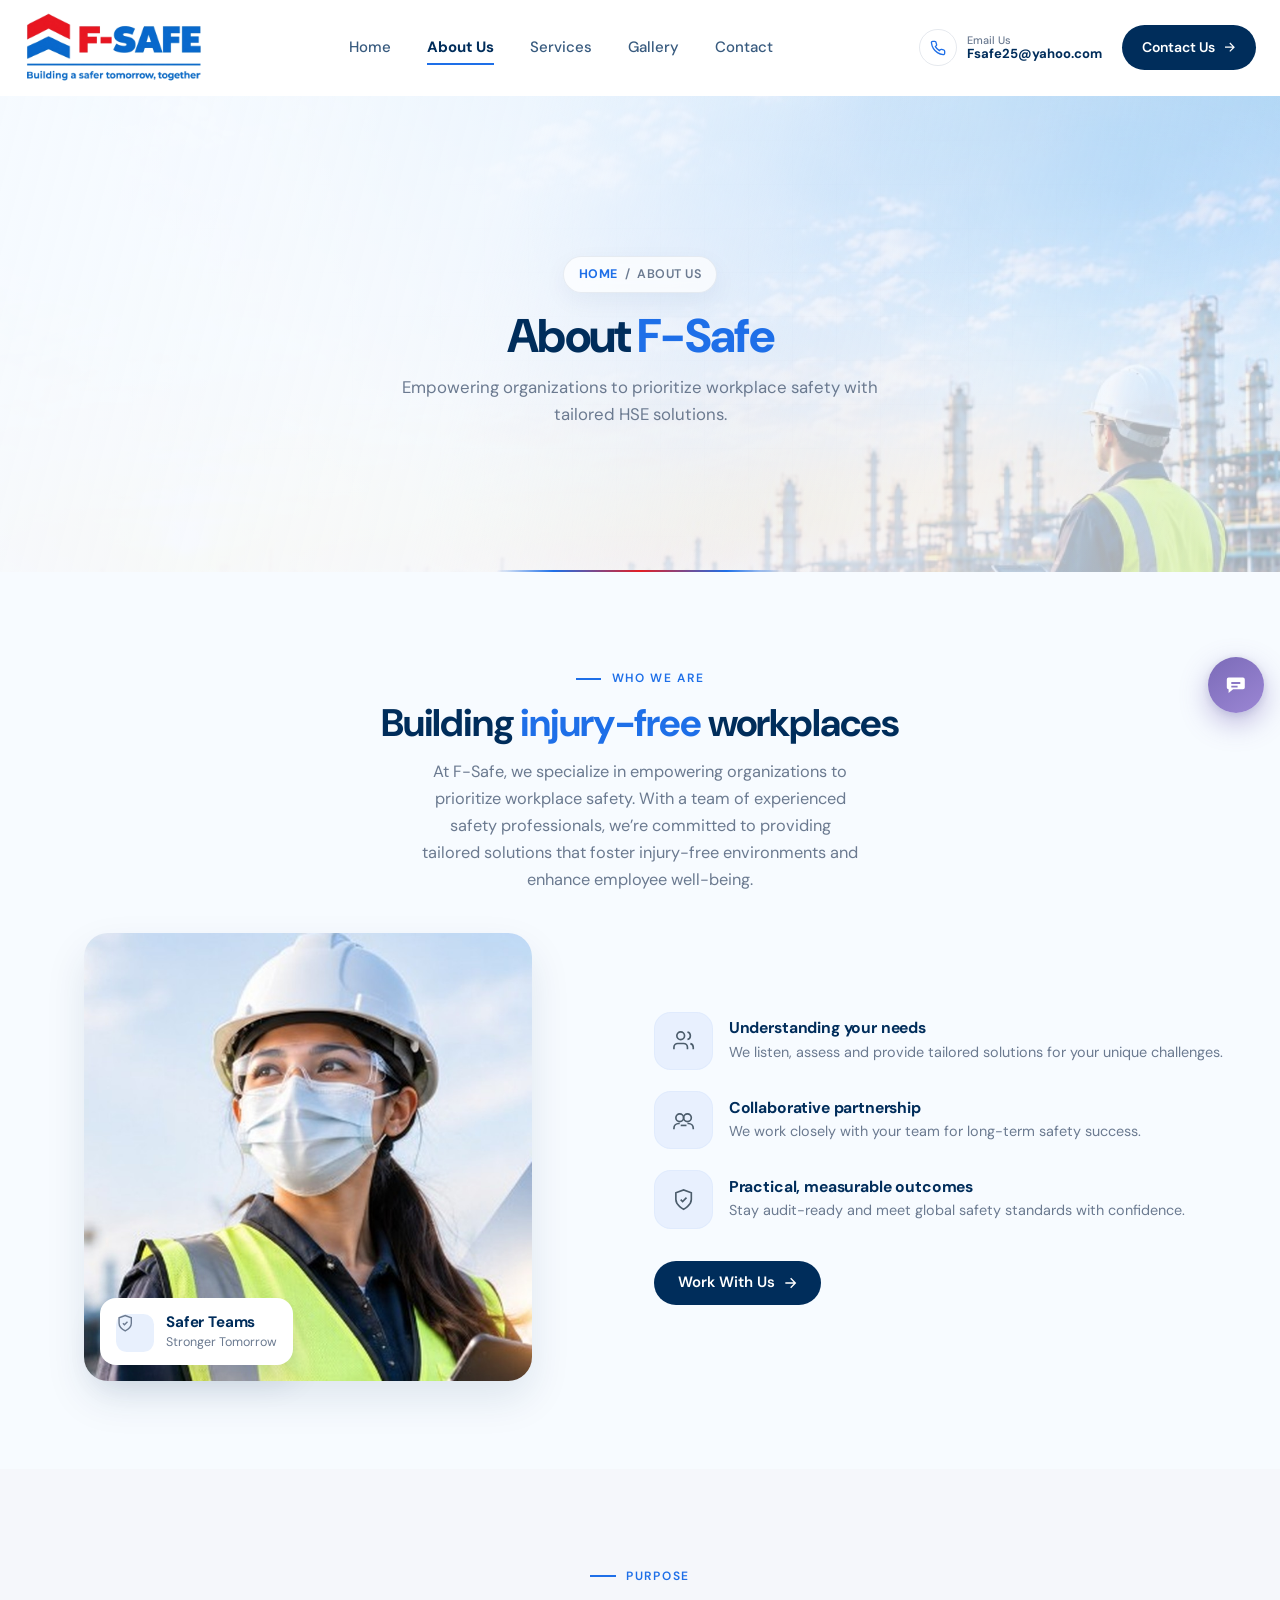
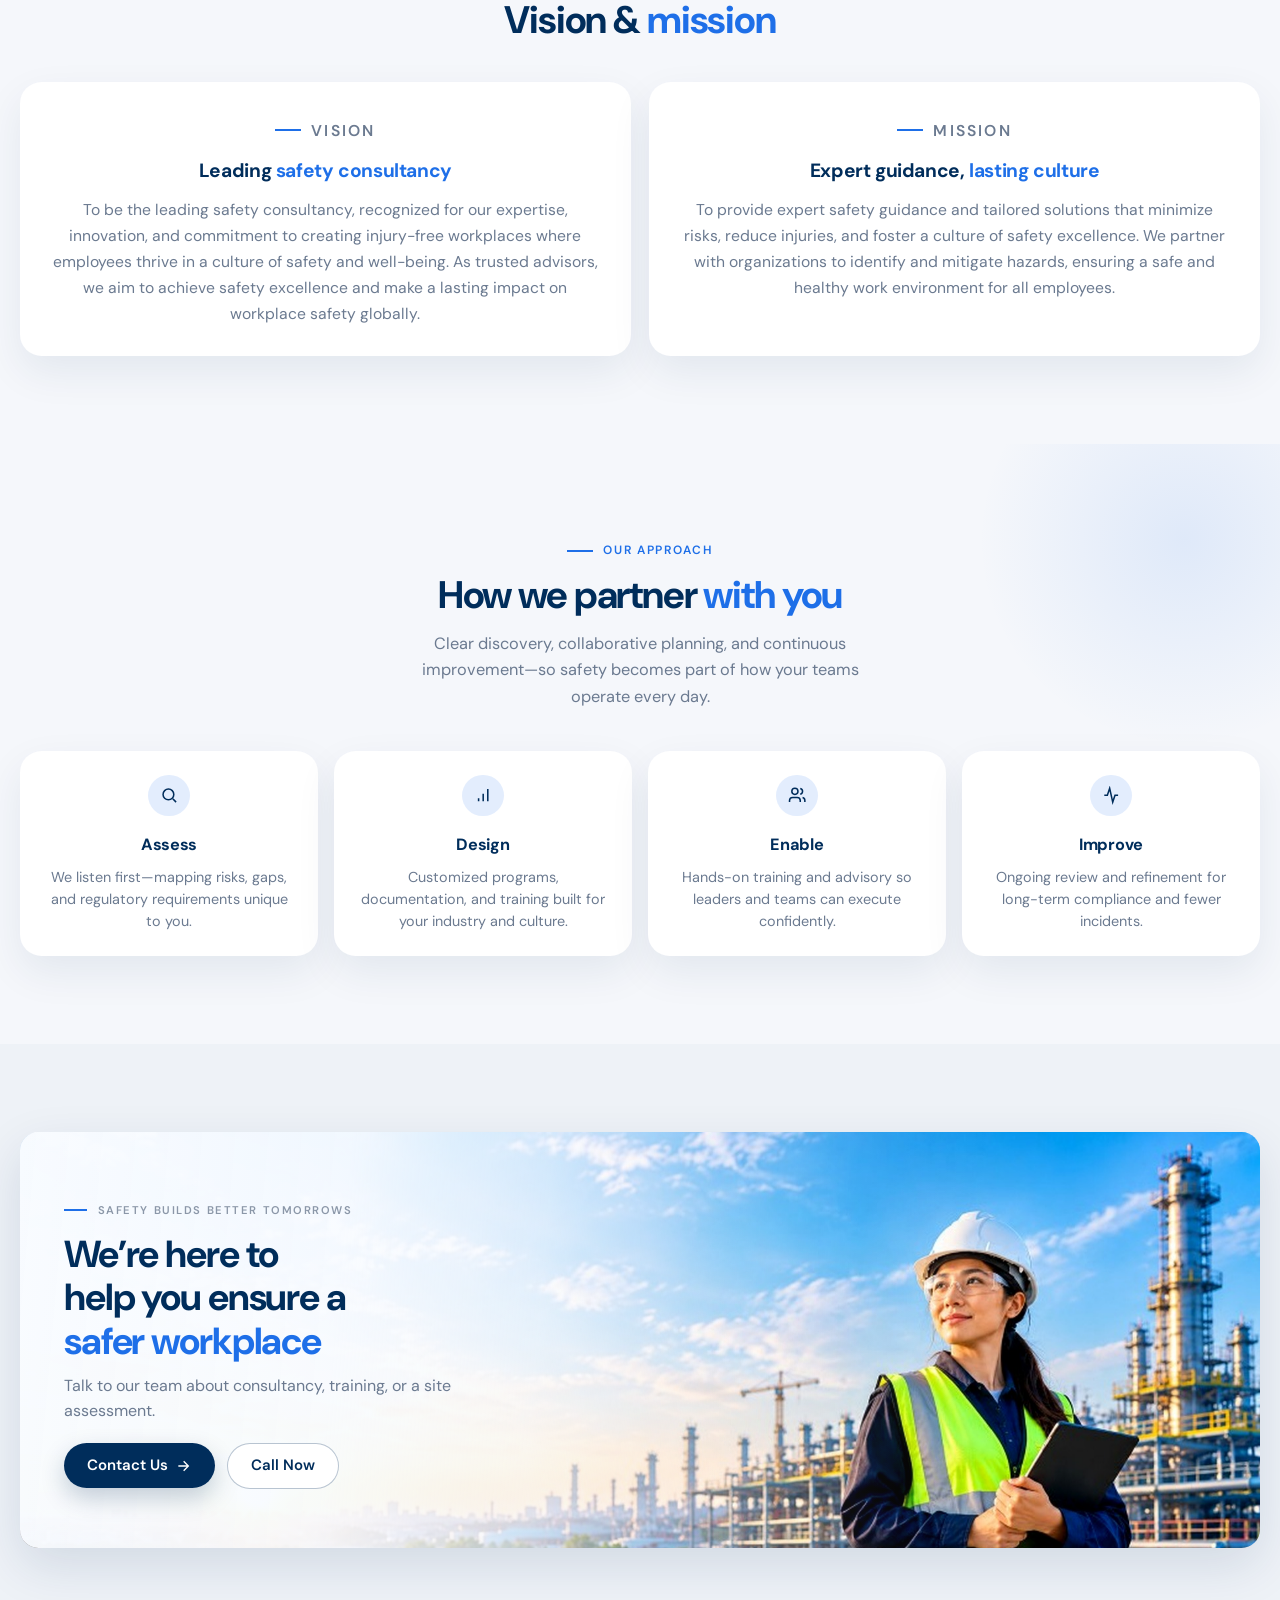
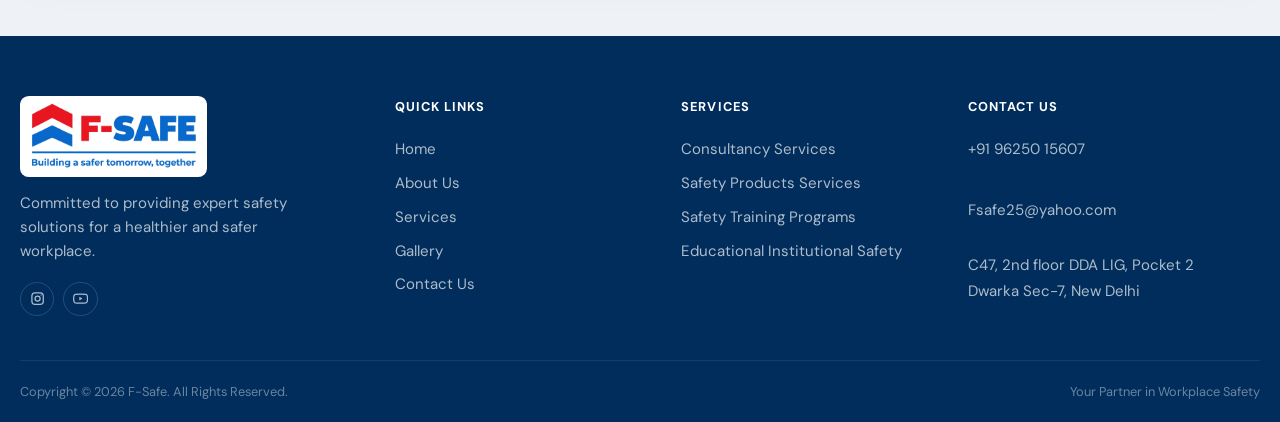
==== about.html @ 16d13ef3 "Update stylesheet version to v32 across all HTML files; enhance footer content for clarity, add a fl" ====
<!DOCTYPE html>
<html lang="en">
  <head>
    <meta charset="UTF-8" />
    <meta name="viewport" content="width=device-width, initial-scale=1.0" />
    <title>About Us | F-Safe</title>
    <meta
      name="description"
      content="Learn about F-Safe—an independent HSE consultancy committed to injury-free workplaces and safety excellence."
    />
    <link rel="preconnect" href="https://fonts.googleapis.com" />
    <link rel="preconnect" href="https://fonts.gstatic.com" crossorigin />
    <link
      href="https://fonts.googleapis.com/css2?family=Caveat:wght@600;700&family=DM+Sans:ital,opsz,wght@0,9..40,400;0,9..40,500;0,9..40,600;0,9..40,700;1,9..40,400&display=swap"
      rel="stylesheet"
    />
    <link rel="stylesheet" href="css/styles.css?v=32" />
  </head>
  <body class="is-loading">
    <div class="preloader" aria-hidden="true">
      <div class="preloader__core">
        <span class="preloader__mark" aria-hidden="true">
          <img src="assets/logo.png?v=9" alt="" width="944" height="380" />
        </span>
        <div class="preloader__bar" aria-hidden="true"><span></span></div>
      </div>
    </div>

    <header class="site-header">
      <div class="container header-bar">
        <a class="logo" href="index.html" aria-label="F-Safe home">
            <img src="assets/logo.png?v=9" alt="F-SAFE" width="944" height="380" />
          </a>
        <button class="nav-toggle" type="button" aria-label="Open menu" aria-expanded="false">
          <span></span>
        </button>
        <nav class="nav" aria-label="Primary">
          <div class="nav__links">
            <a href="index.html">Home</a>
            <a class="is-active" href="about.html">About Us</a>
            <a href="services.html">Services</a>
            <a href="gallery.html">Gallery</a>
            <a href="contact.html">Contact</a>
          </div>
          <div class="nav__aside">
            <a class="nav-email" href="mailto:Fsafe25@yahoo.com">
              <span class="nav-email__icon" aria-hidden="true">
                <svg viewBox="0 0 24 24" fill="none" stroke="currentColor" stroke-width="2">
                  <path
                    d="M22 16.92v3a2 2 0 0 1-2.18 2 19.79 19.79 0 0 1-8.63-3.07 19.5 19.5 0 0 1-6-6A19.79 19.79 0 0 1 2.12 4.18 2 2 0 0 1 4.11 2h3a2 2 0 0 1 2 1.72c.13.96.37 1.9.72 2.81a2 2 0 0 1-.45 2.11L8.09 9.91a16 16 0 0 0 6 6l1.27-1.27a2 2 0 0 1 2.11-.45c.91.35 1.85.59 2.81.72A2 2 0 0 1 22 16.92z"
                  />
                </svg>
              </span>
              <span>
                <small>Email Us</small>
                <strong>Fsafe25@yahoo.com</strong>
              </span>
            </a>
            <a class="nav-cta" href="contact.html">
              Contact Us
              <svg viewBox="0 0 24 24" fill="none" stroke="currentColor" stroke-width="2">
                <path d="M5 12h14M13 5l7 7-7 7" />
              </svg>
            </a>
          </div>
        </nav>
      </div>
    </header>

    <main>
      <section class="page-hero">
        <div class="page-hero__media" aria-hidden="true">
          <img
            src="assets/hero-bg.jpg"
            alt=""
            width="1800"
            height="1000"
          />
        </div>
        <div class="page-hero__shade"></div>
        <div class="container page-hero__content">
          <div class="breadcrumb">
            <a href="index.html">Home</a>
            <span>/</span>
            <span>About Us</span>
          </div>
          <h1 class="reveal">About <span>F-Safe</span></h1>
          <p class="reveal reveal-delay-1">
            Empowering organizations to prioritize workplace safety with tailored HSE solutions.
          </p>
        </div>
      </section>

      <section class="about-strip">
        <div class="container">
          <div class="section-head reveal">
            <p class="section-label">Who We Are</p>
            <h2 class="section-title">Building <span>injury-free</span> workplaces</h2>
            <p class="section-lead">
              At F-Safe, we specialize in empowering organizations to prioritize workplace safety.
              With a team of experienced safety professionals, we’re committed to providing tailored
              solutions that foster injury-free environments and enhance employee well-being.
            </p>
          </div>
          <div class="about-grid">
            <div class="about-visual reveal">
              <img
                class="about-visual__main"
                src="assets/about-main.jpg"
                alt="Safety professional in protective gear"
                width="777"
                height="1024"
              />
              <div class="about-chip">
                <span class="about-chip__icon" aria-hidden="true">
                  <svg viewBox="0 0 24 24" fill="none" stroke="currentColor" stroke-width="1.8">
                    <path d="M12 22s8-4 8-10V5l-8-3-8 3v7c0 6 8 10 8 10z" />
                    <path d="m9 12 2 2 4-4" />
                  </svg>
                </span>
                <div>
                  <strong>Safer Teams</strong>
                  <span>Stronger Tomorrow</span>
                </div>
              </div>
            </div>
            <div class="about-copy reveal reveal-delay-1">
              <ul class="approach-list">
                <li>
                  <span class="approach-list__icon" aria-hidden="true">
                    <svg viewBox="0 0 24 24" fill="none" stroke="currentColor" stroke-width="1.8">
                      <path d="M16 21v-2a4 4 0 0 0-4-4H6a4 4 0 0 0-4 4v2" />
                      <circle cx="9" cy="7" r="4" />
                      <path d="M22 21v-2a4 4 0 0 0-3-3.87M16 3.13a4 4 0 0 1 0 7.75" />
                    </svg>
                  </span>
                  <div>
                    <strong>Understanding your needs</strong>
                    <span>We listen, assess and provide tailored solutions for your unique challenges.</span>
                  </div>
                </li>
                <li>
                  <span class="approach-list__icon" aria-hidden="true">
                    <svg viewBox="0 0 24 24" fill="none" stroke="currentColor" stroke-width="1.8">
                      <path d="M8 13a4 4 0 1 1 0-8 4 4 0 0 1 0 8z" />
                      <path d="M16 13a4 4 0 1 0 0-8 4 4 0 0 0 0 8z" />
                      <path d="M2 21v-1a5 5 0 0 1 5-5h1" />
                      <path d="M22 21v-1a5 5 0 0 0-5-5h-1" />
                      <path d="M9 17h6" />
                    </svg>
                  </span>
                  <div>
                    <strong>Collaborative partnership</strong>
                    <span>We work closely with your team for long-term safety success.</span>
                  </div>
                </li>
                <li>
                  <span class="approach-list__icon" aria-hidden="true">
                    <svg viewBox="0 0 24 24" fill="none" stroke="currentColor" stroke-width="1.8">
                      <path d="M12 22s8-4 8-10V5l-8-3-8 3v7c0 6 8 10 8 10z" />
                      <path d="m9 12 2 2 4-4" />
                    </svg>
                  </span>
                  <div>
                    <strong>Practical, measurable outcomes</strong>
                    <span>Stay audit-ready and meet global safety standards with confidence.</span>
                  </div>
                </li>
              </ul>
              <a class="btn btn--dark" href="contact.html">
                Work With Us
                <svg viewBox="0 0 24 24" fill="none" stroke="currentColor" stroke-width="2">
                  <path d="M5 12h14M13 5l7 7-7 7" />
                </svg>
              </a>
            </div>
          </div>
        </div>
      </section>

      <section style="background: var(--stone)">
        <div class="container">
          <div class="section-head section-head--center reveal">
            <p class="section-label">Purpose</p>
            <h2 class="section-title">Vision & <span>mission</span></h2>
          </div>
          <div class="vm-grid">
            <article class="vm-card reveal">
              <p class="section-label">Vision</p>
              <h3>Leading <span>safety consultancy</span></h3>
              <p>
                To be the leading safety consultancy, recognized for our expertise, innovation, and
                commitment to creating injury-free workplaces where employees thrive in a culture of
                safety and well-being. As trusted advisors, we aim to achieve safety excellence and
                make a lasting impact on workplace safety globally.
              </p>
            </article>
            <article class="vm-card reveal reveal-delay-1">
              <p class="section-label">Mission</p>
              <h3>Expert guidance, <span>lasting culture</span></h3>
              <p>
                To provide expert safety guidance and tailored solutions that minimize risks, reduce
                injuries, and foster a culture of safety excellence. We partner with organizations to
                identify and mitigate hazards, ensuring a safe and healthy work environment for all
                employees.
              </p>
            </article>
          </div>
        </div>
      </section>

      <section class="why">
        <div class="container">
          <div class="section-head section-head--center reveal">
            <p class="section-label">Our Approach</p>
            <h2 class="section-title">How we partner <span>with you</span></h2>
            <p class="section-lead">
              Clear discovery, collaborative planning, and continuous improvement—so safety becomes
              part of how your teams operate every day.
            </p>
          </div>
          <div class="why-grid">
            <article class="why-item reveal">
              <div class="why-item__icon">
                <svg viewBox="0 0 24 24" fill="none" stroke="currentColor" stroke-width="2">
                  <circle cx="11" cy="11" r="7" />
                  <path d="m21 21-4.3-4.3" />
                </svg>
              </div>
              <h3>Assess</h3>
              <p>We listen first—mapping risks, gaps, and regulatory requirements unique to you.</p>
            </article>
            <article class="why-item reveal reveal-delay-1">
              <div class="why-item__icon">
                <svg viewBox="0 0 24 24" fill="none" stroke="currentColor" stroke-width="2">
                  <path d="M12 20V10M18 20V4M6 20v-4" />
                </svg>
              </div>
              <h3>Design</h3>
              <p>Customized programs, documentation, and training built for your industry and culture.</p>
            </article>
            <article class="why-item reveal reveal-delay-2">
              <div class="why-item__icon">
                <svg viewBox="0 0 24 24" fill="none" stroke="currentColor" stroke-width="2">
                  <path d="M16 21v-2a4 4 0 0 0-4-4H6a4 4 0 0 0-4 4v2" />
                  <circle cx="9" cy="7" r="4" />
                  <path d="M22 21v-2a4 4 0 0 0-3-3.87M16 3.13a4 4 0 0 1 0 7.75" />
                </svg>
              </div>
              <h3>Enable</h3>
              <p>Hands-on training and advisory so leaders and teams can execute confidently.</p>
            </article>
            <article class="why-item reveal reveal-delay-3">
              <div class="why-item__icon">
                <svg viewBox="0 0 24 24" fill="none" stroke="currentColor" stroke-width="2">
                  <path d="M3 12h4l3-9 4 18 3-9h4" />
                </svg>
              </div>
              <h3>Improve</h3>
              <p>Ongoing review and refinement for long-term compliance and fewer incidents.</p>
            </article>
          </div>
        </div>
      </section>

      <section class="cta-band">
        <div class="container">
          <div class="cta-band__inner reveal">
            <div class="cta-band__media" aria-hidden="true">
              <img src="assets/cta-band.jpg?v=4" alt="" width="1920" height="720" />
            </div>
            <div class="cta-band__content">
              <div class="cta-band__copy">
                <p class="cta-band__eyebrow"><span></span> Safety builds better tomorrows</p>
                <h2>We’re here to help you ensure a <span>safer workplace</span></h2>
                <p class="cta-band__lead">Talk to our team about consultancy, training, or a site assessment.</p>
              </div>
              <div class="cta-band__actions btn-row">
                <a class="btn btn--cta-primary" href="contact.html">
                  Contact Us
                  <svg viewBox="0 0 24 24" fill="none" stroke="currentColor" stroke-width="2">
                    <path d="M5 12h14M13 5l7 7-7 7" />
                  </svg>
                </a>
                <a class="btn btn--cta-outline" href="tel:+919625015607">Call Now</a>
              </div>
            </div>
          </div>
        </div>
      </section>
    </main>

    <footer class="site-footer">
      <div class="container footer-grid">
        <div class="footer-brand">
          <a class="logo" href="index.html" aria-label="F-Safe home">
            <img src="assets/logo.png?v=9" alt="F-SAFE" width="944" height="380" />
          </a>
          <p>Committed to providing expert safety solutions for a healthier and safer workplace.</p>
          <div class="socials">
            <a href="https://www.instagram.com/" target="_blank" rel="noopener" aria-label="Instagram">
              <svg viewBox="0 0 24 24" fill="none" stroke="currentColor" stroke-width="2">
                <rect x="3" y="3" width="18" height="18" rx="5" />
                <circle cx="12" cy="12" r="4" />
                <circle cx="17.5" cy="6.5" r="1" fill="currentColor" stroke="none" />
              </svg>
            </a>
            <a href="https://www.youtube.com/" target="_blank" rel="noopener" aria-label="YouTube">
              <svg viewBox="0 0 24 24" fill="none" stroke="currentColor" stroke-width="2">
                <path
                  d="M22.5 7.5a3 3 0 0 0-2.1-2.1C18.7 5 12 5 12 5s-6.7 0-8.4.4A3 3 0 0 0 1.5 7.5 31 31 0 0 0 1 12a31 31 0 0 0 .5 4.5 3 3 0 0 0 2.1 2.1C5.3 19 12 19 12 19s6.7 0 8.4-.4a3 3 0 0 0 2.1-2.1A31 31 0 0 0 23 12a31 31 0 0 0-.5-4.5z"
                />
                <path d="m10 15 5-3-5-3v6z" fill="currentColor" stroke="none" />
              </svg>
            </a>
          </div>
        </div>
        <div class="footer-col">
          <h4>Quick Links</h4>
          <a href="index.html">Home</a>
          <a href="about.html">About Us</a>
          <a href="services.html">Services</a>
          <a href="gallery.html">Gallery</a>
          <a href="contact.html">Contact Us</a>
        </div>
        <div class="footer-col">
          <h4>Services</h4>
          <a href="services.html#consultancy">Consultancy Services</a>
          <a href="services.html#products">Safety Products Services</a>
          <a href="services.html#training">Safety Training Programs</a>
          <a href="services.html#education">Educational Institutional Safety</a>
        </div>
        <div class="footer-col">
          <h4>Contact Us</h4>
          <address>
            <a href="tel:+919625015607">+91 96250 15607</a><br />
            <a href="mailto:Fsafe25@yahoo.com">Fsafe25@yahoo.com</a><br />
            C47, 2nd floor DDA LIG, Pocket 2<br />
            Dwarka Sec-7, New Delhi
          </address>
        </div>
      </div>
      <div class="container footer-bottom">
        <span>Copyright © 2026 F-Safe. All Rights Reserved.</span>
        <span>Your Partner in Workplace Safety</span>
      </div>
    </footer>

    <div class="fab" data-fab>
      <div class="fab__menu">
        <a
          class="fab__link fab__link--wa"
          href="https://wa.me/919625015607"
          target="_blank"
          rel="noopener noreferrer"
          aria-label="Chat on WhatsApp"
        >
          <svg viewBox="0 0 24 24" fill="currentColor" aria-hidden="true">
            <path
              d="M20.5 3.5A11 11 0 0 0 3.3 17.7L2 22l4.4-1.2A11 11 0 1 0 20.5 3.5zm-8.5 17a9.1 9.1 0 0 1-4.6-1.3l-.3-.2-2.7.7.7-2.6-.2-.3a9.1 9.1 0 1 1 7.1 3.7zm5-6.8c-.3-.1-1.6-.8-1.9-.9s-.4-.1-.6.1-.7.9-.8 1-.3.2-.6.1a7.4 7.4 0 0 1-2.2-1.4 8.2 8.2 0 0 1-1.5-1.9c-.2-.3 0-.4.1-.6l.4-.5.3-.4c.1-.1.1-.3 0-.5l-.9-2.1c-.2-.6-.5-.5-.6-.5h-.5c-.2 0-.5.1-.7.3a2.4 2.4 0 0 0-.8 1.8 4.2 4.2 0 0 0 .9 2.2 9.6 9.6 0 0 0 3.7 3.5 12.6 12.6 0 0 0 1.4.5 3.3 3.3 0 0 0 1.5.1 2.5 2.5 0 0 0 1.7-1.1 2 2 0 0 0 .1-1.1c-.1-.1-.3-.2-.5-.3z"
            />
          </svg>
        </a>
        <a
          class="fab__link fab__link--fb"
          href="https://www.facebook.com/"
          target="_blank"
          rel="noopener noreferrer"
          aria-label="Facebook"
        >
          <svg viewBox="0 0 24 24" fill="currentColor" aria-hidden="true">
            <path
              d="M14 9h3V6h-3c-2.2 0-4 1.8-4 4v2H7v3h3v7h3v-7h3l1-3h-4V10c0-.6.4-1 1-1z"
            />
          </svg>
        </a>
        <a
          class="fab__link fab__link--ig"
          href="https://www.instagram.com/"
          target="_blank"
          rel="noopener noreferrer"
          aria-label="Instagram"
        >
          <svg viewBox="0 0 24 24" fill="none" stroke="currentColor" stroke-width="2" aria-hidden="true">
            <rect x="3" y="3" width="18" height="18" rx="5" />
            <circle cx="12" cy="12" r="4" />
            <circle cx="17.5" cy="6.5" r="1" fill="currentColor" stroke="none" />
          </svg>
        </a>
      </div>
      <button class="fab__toggle" type="button" aria-expanded="false" aria-label="Open contact options">
        <svg class="fab__icon-chat" viewBox="0 0 24 24" fill="currentColor" aria-hidden="true">
          <path
            d="M4 4h16a2 2 0 0 1 2 2v9a2 2 0 0 1-2 2H9l-5 4v-4H4a2 2 0 0 1-2-2V6a2 2 0 0 1 2-2zm3 5v2h10V9H7zm0 4v2h7v-2H7z"
          />
        </svg>
        <svg class="fab__icon-close" viewBox="0 0 24 24" fill="none" stroke="currentColor" stroke-width="2.4" aria-hidden="true">
          <path d="M6 6l12 12M18 6 6 18" />
        </svg>
      </button>
    </div>

    <script src="js/main.js?v=5"></script>
  </body>
</html>
---- css/styles.css ----
/* F-Safe — premium corporate redesign */
:root {
  --ink: #002d5b;
  --ink-soft: #0a3a6e;
  --navy: #002d5b;
  --blue: #1e6fe8;
  --blue-bright: #2f7cf0;
  --red: #e31e24;
  --stone: #f5f7fb;
  --paper: #ffffff;
  --muted: #6b7a90;
  --line: rgba(0, 45, 91, 0.1);
  --accent: #1e6fe8;
  --accent-deep: #1557c0;
  --accent-soft: rgba(30, 111, 232, 0.12);
  --font: "DM Sans", system-ui, -apple-system, sans-serif;
  --font-script: "Caveat", cursive;
  --ease: cubic-bezier(0.22, 1, 0.36, 1);
  --ease-out: cubic-bezier(0.16, 1, 0.3, 1);
  --nav-h: 6rem;
  --max: 78rem;
  --gutter: clamp(0.85rem, 2vw, 1.25rem);
  --radius: 0.75rem;
  --radius-lg: 1.35rem;
  --shadow: 0 16px 40px rgba(0, 45, 91, 0.08);
  --shadow-strong: 0 18px 44px rgba(0, 45, 91, 0.12);
  --section-y: clamp(3.75rem, 7vw, 5.5rem);
}

*,
*::before,
*::after {
  box-sizing: border-box;
  margin: 0;
  padding: 0;
}

html {
  scroll-behavior: smooth;
  scroll-padding-top: calc(var(--nav-h) + 0.75rem);
}

body {
  font-family: var(--font);
  font-size: 1.0625rem;
  line-height: 1.65;
  color: var(--ink);
  background: var(--paper);
  -webkit-font-smoothing: antialiased;
  text-rendering: optimizeLegibility;
  overflow-x: hidden;
}

body.is-loading {
  overflow: hidden;
}

img {
  max-width: 100%;
  height: auto;
  display: block;
}

a {
  color: inherit;
  text-decoration: none;
}

ul {
  list-style: none;
}

button,
input,
textarea,
select {
  font: inherit;
  color: inherit;
  border: none;
  background: none;
}

button {
  cursor: pointer;
}

.container {
  width: min(100% - (var(--gutter) * 2), var(--max));
  margin-inline: auto;
}

/* ——— Preloader (fast brand flash) ——— */
.preloader {
  position: fixed;
  inset: 0;
  z-index: 9999;
  display: grid;
  place-items: center;
  background: #f7fbff;
  transition: opacity 0.28s ease, visibility 0.28s ease;
}

.preloader__core {
  display: grid;
  place-items: center;
  gap: 1rem;
  text-align: center;
}

.preloader__bar {
  width: 7.5rem;
  height: 2px;
  border-radius: 2px;
  background: rgba(0, 45, 91, 0.12);
  overflow: hidden;
}

.preloader__bar span {
  display: block;
  height: 100%;
  width: 0;
  background: linear-gradient(90deg, #e31e24, #1e6fe8);
  animation: preloadBar 0.55s var(--ease-out) forwards;
}

.preloader.is-done {
  opacity: 0;
  visibility: hidden;
  pointer-events: none;
}

@media (prefers-reduced-motion: reduce) {
  .preloader__bar span {
    animation: none;
    width: 100%;
  }
}

@keyframes preloadBar {
  to {
    width: 100%;
  }
}

/* ——— Header ——— */
.site-header {
  position: sticky;
  top: 0;
  z-index: 100;
  min-height: var(--nav-h);
  height: auto;
  display: flex;
  align-items: center;
  background: #fff;
  border-bottom: 1px solid transparent;
  transition: box-shadow 0.3s ease, border-color 0.3s ease;
  padding-block: 0.55rem;
  padding-inline: clamp(0.85rem, 2vw, 1.5rem);
}

.site-header .container {
  width: 100%;
  max-width: var(--max);
  margin-inline: auto;
}

.site-header.is-scrolled {
  border-bottom-color: var(--line);
  box-shadow: 0 6px 24px rgba(0, 45, 91, 0.06);
}

.header-bar {
  display: grid;
  grid-template-columns: auto minmax(0, 1fr) auto;
  align-items: center;
  column-gap: clamp(1.25rem, 3vw, 2.75rem);
  width: 100%;
}

.logo {
  display: inline-flex;
  align-items: center;
  justify-content: center;
  z-index: 2;
  flex-shrink: 0;
  min-width: 0;
  justify-self: start;
  grid-column: 1;
  line-height: 0;
  text-decoration: none;
}

.logo img {
  display: block;
  width: auto;
  height: 4.5rem;
  max-width: min(16rem, 54vw);
  max-height: 4.5rem;
  object-fit: contain;
  opacity: 1;
  visibility: visible;
}

.footer-brand .logo {
  display: inline-flex;
  padding: 0.4rem 0.55rem;
  border-radius: 0.55rem;
  background: #fff;
}

.footer-brand .logo img {
  height: 4.25rem;
  max-height: 4.25rem;
  max-width: 15rem;
  filter: none;
}

.preloader__mark {
  display: inline-flex;
  align-items: center;
  justify-content: center;
  width: auto;
  height: auto;
}

.preloader__mark img {
  display: block;
  width: auto;
  height: 4.75rem;
  max-height: 4.75rem;
  max-width: min(17rem, 72vw);
  object-fit: contain;
}

.nav-toggle {
  display: none;
  width: 2.4rem;
  height: 2.4rem;
  place-items: center;
  border-radius: 0.4rem;
  border: 1px solid var(--line);
  z-index: 2;
  grid-column: 3;
  justify-self: end;
}

.nav-toggle span,
.nav-toggle span::before,
.nav-toggle span::after {
  display: block;
  width: 1.05rem;
  height: 2px;
  background: var(--ink);
  position: relative;
  transition: transform 0.3s var(--ease), background 0.25s ease;
}

.nav-toggle span::before,
.nav-toggle span::after {
  content: "";
  position: absolute;
  left: 0;
}

.nav-toggle span::before {
  top: -6px;
}

.nav-toggle span::after {
  top: 6px;
}

.nav-toggle.is-open span {
  background: transparent;
}

.nav-toggle.is-open span::before {
  transform: translateY(6px) rotate(45deg);
}

.nav-toggle.is-open span::after {
  transform: translateY(-6px) rotate(-45deg);
}

.nav {
  display: contents;
}

.nav__links {
  display: flex;
  align-items: center;
  justify-content: center;
  gap: clamp(1.35rem, 2.8vw, 2.5rem);
  grid-column: 2;
  justify-self: center;
}

.nav a {
  position: relative;
  font-size: 0.9375rem;
  font-weight: 500;
  color: var(--ink);
  padding: 0.35rem 0;
  transition: color 0.25s ease;
}

.nav__links a {
  color: var(--ink);
  opacity: 0.78;
  white-space: nowrap;
}

.nav__links a::after {
  content: "";
  position: absolute;
  left: 0;
  bottom: 0;
  width: 100%;
  height: 2px;
  background: var(--blue);
  transform: scaleX(0);
  transform-origin: left;
  transition: transform 0.3s var(--ease);
}

.nav__links a:hover,
.nav__links a.is-active {
  opacity: 1;
  font-weight: 700;
}

.nav__links a:hover::after,
.nav__links a.is-active::after {
  transform: scaleX(1);
}

.nav__aside {
  display: flex;
  align-items: center;
  gap: 1.25rem;
  flex-shrink: 0;
  grid-column: 3;
  justify-self: end;
}

.nav-email {
  display: inline-flex;
  align-items: center;
  gap: 0.65rem;
  line-height: 1.15;
}

.nav-email__icon {
  width: 2.35rem;
  height: 2.35rem;
  border-radius: 50%;
  border: 1px solid var(--line);
  display: grid;
  place-items: center;
  color: var(--blue);
  flex-shrink: 0;
}

.nav-email__icon svg {
  width: 1rem;
  height: 1rem;
}

.nav-email small {
  display: block;
  font-size: 0.68rem;
  color: var(--muted);
  font-weight: 500;
}

.nav-email strong {
  display: block;
  font-size: 0.82rem;
  font-weight: 700;
  color: var(--ink);
}

.nav-cta {
  display: inline-flex;
  align-items: center;
  gap: 0.4rem;
  padding: 0.7rem 1.25rem !important;
  background: var(--navy);
  color: #fff !important;
  border-radius: 999px;
  font-size: 0.875rem !important;
  font-weight: 600 !important;
  transition: background 0.25s ease, transform 0.25s var(--ease) !important;
  white-space: nowrap;
}

.nav-cta svg {
  width: 0.9rem;
  height: 0.9rem;
}

.nav-cta:hover {
  background: var(--blue) !important;
  transform: translateY(-1px);
}

/* ——— Buttons ——— */
.btn {
  display: inline-flex;
  align-items: center;
  justify-content: center;
  gap: 0.45rem;
  padding: 0.9rem 1.45rem;
  border-radius: 999px;
  font-weight: 600;
  font-size: 0.9375rem;
  line-height: 1;
  transition: transform 0.3s var(--ease), background 0.25s ease, color 0.25s ease,
    box-shadow 0.3s ease, border-color 0.25s ease;
}

.btn svg {
  width: 1rem;
  height: 1rem;
  transition: transform 0.3s var(--ease);
}

.btn:hover svg {
  transform: translateX(3px);
}

.btn--primary,
.btn--navy {
  background: var(--navy);
  color: #fff;
  box-shadow: 0 12px 28px rgba(0, 45, 91, 0.22);
}

.btn--primary:hover,
.btn--navy:hover {
  background: var(--blue);
  transform: translateY(-2px);
}

.btn--dark {
  background: var(--ink);
  color: #fff;
}

.btn--dark:hover {
  background: var(--blue);
  transform: translateY(-2px);
}

.btn--ghost {
  border: 1px solid rgba(255, 255, 255, 0.35);
  color: #fff;
}

.btn--ghost:hover {
  background: #fff;
  color: var(--ink);
  border-color: #fff;
}

.btn--outline {
  border: 1px solid var(--line);
  color: var(--ink);
}

.btn--outline:hover {
  border-color: var(--ink);
  background: var(--ink);
  color: #fff;
}

.btn--story {
  background: rgba(255, 255, 255, 0.88);
  color: var(--ink);
  border: 1.5px solid rgba(0, 45, 91, 0.14);
  box-shadow: 0 8px 24px rgba(0, 45, 91, 0.06);
  gap: 0.5rem;
}

.btn--story:hover {
  background: #fff;
  border-color: var(--navy);
  color: var(--navy);
  transform: translateY(-2px);
}

.btn--story svg {
  width: 1rem;
  height: 1rem;
  transition: transform 0.35s var(--ease);
}

.btn--story:hover svg {
  transform: translateX(3px);
}

.btn-row {
  display: flex;
  flex-wrap: wrap;
  align-items: center;
  gap: 0.85rem;
}

/* ——— Hero ——— */
.hero {
  position: relative;
  overflow: hidden;
  background: #cfe0f2;
  padding: 0;
  height: calc(100vh - var(--nav-h));
  height: calc(100dvh - var(--nav-h));
  min-height: calc(100vh - var(--nav-h));
  min-height: calc(100dvh - var(--nav-h));
  max-height: calc(100vh - var(--nav-h));
  max-height: calc(100dvh - var(--nav-h));
  display: flex;
  flex-direction: column;
  justify-content: flex-end;
}

.hero__bg {
  position: absolute;
  inset: 0;
  z-index: 0;
  pointer-events: none;
  background: #cfe0f2;
  overflow: hidden;
}

.hero__bg img {
  position: absolute;
  inset: 0;
  width: 100%;
  height: 100%;
  max-width: none;
  max-height: none;
  object-fit: cover;
  /* Keep subject on the right; bias slightly up so hard hat isn't clipped */
  object-position: 88% center;
  opacity: 1;
  transform: none;
  animation: none;
  image-rendering: auto;
}

.hero__bg::after {
  content: "";
  position: absolute;
  inset: 0;
  background: linear-gradient(
    95deg,
    rgba(247, 251, 255, 0.72) 0%,
    rgba(247, 251, 255, 0.38) 18%,
    rgba(247, 251, 255, 0.08) 34%,
    transparent 48%
  );
  pointer-events: none;
}

.hero__grid {
  position: relative;
  z-index: 1;
  display: grid;
  grid-template-columns: minmax(0, 34rem) 1fr;
  gap: clamp(1.5rem, 3vw, 2.5rem);
  align-items: center;
  flex: 1;
  width: min(100% - (var(--gutter) * 2), var(--max));
  margin-inline: auto;
  min-height: 0;
}

.hero__content {
  padding: clamp(1.25rem, 3vh, 2.5rem) 0 clamp(5.5rem, 9vh, 7rem);
  max-width: 34rem;
}

.hero__eyebrow {
  display: inline-flex;
  align-items: center;
  gap: 0.7rem;
  font-size: 0.72rem;
  font-weight: 700;
  letter-spacing: 0.14em;
  text-transform: uppercase;
  color: var(--ink);
  margin-bottom: 1.1rem;
}

.hero__eyebrow span {
  width: 1.85rem;
  height: 2px;
  background: var(--red);
  flex-shrink: 0;
}

.hero h1 {
  font-size: clamp(2.1rem, 4.4vw, 3.4rem);
  font-weight: 800;
  letter-spacing: -0.04em;
  line-height: 1.05;
  color: var(--ink);
  margin-bottom: 0.9rem;
  max-width: 12ch;
}

.hero h1 span {
  display: block;
  color: var(--blue);
}

.hero__lead {
  color: var(--muted);
  font-size: 1.02rem;
  max-width: 38ch;
  margin-bottom: 1.5rem;
  line-height: 1.65;
}

.hero > .container {
  position: relative;
  z-index: 5;
  width: min(100% - (var(--gutter) * 2), var(--max));
  margin-inline: auto;
}

.hero__features {
  position: relative;
  z-index: 5;
  display: grid;
  grid-template-columns: repeat(4, 1fr);
  gap: 0.75rem 1rem;
  margin-top: 0;
  margin-bottom: 1.35rem;
  padding: 1.1rem 1.2rem;
  background: rgba(255, 255, 255, 0.88);
  backdrop-filter: blur(14px);
  -webkit-backdrop-filter: blur(14px);
  border: 1px solid rgba(255, 255, 255, 0.7);
  border-radius: 1.35rem;
  box-shadow: 0 18px 50px rgba(0, 45, 91, 0.1);
  width: 100%;
}

.hero__feature {
  display: flex;
  align-items: flex-start;
  gap: 0.65rem;
  min-width: 0;
  padding: 0.25rem 0.2rem;
}

.hero__feature-icon {
  width: 2.15rem;
  height: 2.15rem;
  border-radius: 0.55rem;
  display: grid;
  place-items: center;
  color: var(--blue);
  background: var(--accent-soft);
  flex-shrink: 0;
}

.hero__feature-icon svg {
  width: 1.05rem;
  height: 1.05rem;
}

.hero__feature strong {
  display: block;
  font-size: 0.88rem;
  font-weight: 700;
  color: var(--ink);
  letter-spacing: -0.01em;
  line-height: 1.2;
}

.hero__feature span {
  display: block;
  font-size: 0.72rem;
  color: var(--muted);
  margin-top: 0.2rem;
  line-height: 1.3;
}

@keyframes heroReveal {
  from {
    opacity: 0;
    transform: translateY(18px);
  }
  to {
    opacity: 1;
    transform: translateY(0);
  }
}

/* ——— Page hero ——— */
.page-hero {
  position: relative;
  isolation: isolate;
  min-height: clamp(17.5rem, 32vw, 22rem);
  display: grid;
  align-items: center;
  color: var(--ink);
  overflow: hidden;
  background:
    radial-gradient(ellipse 55% 70% at 88% 20%, rgba(30, 111, 232, 0.18), transparent 55%),
    radial-gradient(ellipse 45% 55% at 8% 85%, rgba(227, 30, 36, 0.08), transparent 60%),
    linear-gradient(135deg, #dceafb 0%, #f3f8ff 42%, #e7f0fb 100%);
  border-bottom: none;
}

.page-hero::before {
  content: "";
  position: absolute;
  inset: 0;
  z-index: 0;
  background-image:
    linear-gradient(rgba(0, 45, 91, 0.035) 1px, transparent 1px),
    linear-gradient(90deg, rgba(0, 45, 91, 0.035) 1px, transparent 1px);
  background-size: 2.75rem 2.75rem;
  mask-image: radial-gradient(ellipse 70% 80% at 50% 45%, #000 20%, transparent 75%);
  pointer-events: none;
  opacity: 0.7;
}

.page-hero::after {
  content: "";
  position: absolute;
  left: 50%;
  bottom: -1px;
  translate: -50% 0;
  width: min(18rem, 55vw);
  height: 3px;
  border-radius: 999px;
  background: linear-gradient(90deg, transparent, var(--blue) 20%, var(--red) 50%, var(--blue) 80%, transparent);
  z-index: 2;
  pointer-events: none;
}

.page-hero__media {
  position: absolute;
  inset: 0;
  z-index: 0;
}

.page-hero__media img {
  width: 100%;
  height: 100%;
  object-fit: cover;
  object-position: 72% center;
  opacity: 0.38;
  filter: saturate(1.05) contrast(1.02);
  transform: scale(1.04);
}

.page-hero__shade {
  position: absolute;
  inset: 0;
  z-index: 1;
  background:
    linear-gradient(
      105deg,
      rgba(247, 251, 255, 0.94) 0%,
      rgba(247, 251, 255, 0.82) 38%,
      rgba(247, 251, 255, 0.45) 62%,
      rgba(247, 251, 255, 0.2) 100%
    ),
    radial-gradient(circle at 50% 35%, rgba(30, 111, 232, 0.14), transparent 52%);
  pointer-events: none;
}

.page-hero__content {
  position: relative;
  z-index: 2;
  padding: clamp(3.25rem, 7vw, 4.5rem) 0 clamp(2.75rem, 5vw, 3.5rem);
  text-align: center;
  display: flex;
  flex-direction: column;
  align-items: center;
}

.page-hero h1 {
  font-size: clamp(2rem, 4.5vw, 2.95rem);
  font-weight: 800;
  letter-spacing: -0.035em;
  line-height: 1.1;
  margin-bottom: 0.7rem;
  color: var(--ink);
  text-wrap: balance;
  max-width: 16ch;
}

.page-hero h1 span {
  color: var(--blue);
}

.page-hero p {
  color: var(--muted);
  max-width: 44ch;
  font-size: 1.05rem;
  line-height: 1.6;
  margin-inline: auto;
}

.breadcrumb {
  display: inline-flex;
  flex-wrap: wrap;
  align-items: center;
  justify-content: center;
  gap: 0.45rem;
  font-size: 0.78rem;
  font-weight: 600;
  letter-spacing: 0.04em;
  text-transform: uppercase;
  color: var(--muted);
  margin-bottom: 1.15rem;
  padding: 0.45rem 0.9rem;
  border-radius: 999px;
  background: rgba(255, 255, 255, 0.72);
  border: 1px solid rgba(0, 45, 91, 0.08);
  box-shadow: 0 8px 24px rgba(0, 45, 91, 0.05);
  backdrop-filter: blur(8px);
}

.breadcrumb a {
  color: var(--blue);
  font-weight: 700;
}

.breadcrumb a:hover {
  color: var(--navy);
}

/* ——— Sections ——— */
section {
  padding: var(--section-y) 0;
}

.section-label {
  display: inline-flex;
  align-items: center;
  gap: 0.65rem;
  font-size: 0.75rem;
  font-weight: 600;
  letter-spacing: 0.14em;
  text-transform: uppercase;
  color: var(--blue);
  margin-bottom: 0.75rem;
}

.section-label::before {
  content: "";
  width: 1.6rem;
  height: 2px;
  background: var(--blue);
  flex-shrink: 0;
}

.why .section-label {
  color: var(--blue);
}

.why .section-label::before {
  background: var(--blue);
}

.section-title {
  font-size: clamp(1.75rem, 3.2vw, 2.4rem);
  font-weight: 700;
  letter-spacing: -0.03em;
  line-height: 1.15;
  margin-bottom: 0.85rem;
  color: var(--ink);
}

.section-title span {
  color: var(--blue);
}

.why .section-title {
  color: var(--ink);
}

.section-lead {
  color: var(--muted);
  max-width: 40ch;
  font-size: 1.02rem;
  line-height: 1.65;
}

.section-lead span {
  color: var(--blue);
  font-weight: 500;
}

.why .section-lead {
  color: var(--muted);
}

.section-head {
  margin-bottom: 2.5rem;
  max-width: 40rem;
  text-align: center;
  margin-inline: auto;
}

.section-head .section-lead,
.section-head--center .section-lead {
  margin-inline: auto;
}

.section-head--center {
  text-align: center;
  margin-inline: auto;
}

.section-head .section-label,
.services-intro .section-label,
.faq-intro .section-label {
  justify-content: center;
}

/* ——— About ——— */
.about-strip {
  background: #f7fbff;
  position: relative;
  overflow: hidden;
}

.about-grid {
  position: relative;
  z-index: 1;
  display: grid;
  grid-template-columns: 1fr 1.05fr;
  gap: clamp(2rem, 4.5vw, 4rem);
  align-items: center;
}

.about-visual {
  position: relative;
  width: 100%;
  max-width: 28rem;
  margin-inline: auto;
}

.about-visual__main {
  position: relative;
  display: block;
  width: 100%;
  height: auto;
  aspect-ratio: 1 / 1;
  object-fit: cover;
  object-position: center top;
  border-radius: 1.5rem;
  box-shadow: 0 18px 40px rgba(0, 45, 91, 0.1);
}

.about-chip {
  position: absolute;
  left: 1rem;
  bottom: 1rem;
  z-index: 2;
  display: flex;
  align-items: center;
  gap: 0.75rem;
  background: #fff;
  padding: 0.85rem 1rem;
  border-radius: 1rem;
  box-shadow: 0 14px 32px rgba(0, 45, 91, 0.14);
  max-width: 12.5rem;
}

.about-chip__icon {
  width: 2.35rem;
  height: 2.35rem;
  border-radius: 0.65rem;
  display: grid;
  place-items: center;
  color: var(--blue);
  background: rgba(30, 111, 232, 0.1);
  flex-shrink: 0;
}

.about-chip__icon svg {
  width: 1.15rem;
  height: 1.15rem;
}

.about-chip strong {
  display: block;
  font-size: 0.95rem;
  font-weight: 700;
  color: var(--ink);
  letter-spacing: -0.01em;
  line-height: 1.2;
}

.about-chip span {
  display: block;
  margin-top: 0.15rem;
  font-size: 0.78rem;
  color: var(--muted);
  line-height: 1.3;
}

.about-copy .approach-list {
  margin-top: 0;
}

.about-copy .btn {
  display: inline-flex;
}

.approach-list {
  margin: 1.5rem 0 1.85rem;
  display: grid;
  gap: 1rem;
}

.approach-list li {
  display: flex;
  align-items: center;
  gap: 1rem;
  font-weight: 500;
  font-size: 0.98rem;
  padding: 0.15rem 0;
  transition: transform 0.35s var(--ease);
}

.approach-list li:hover {
  transform: translateX(4px);
}

.approach-list li::before {
  display: none;
}

.approach-list__icon {
  width: 3.65rem;
  height: 3.65rem;
  border-radius: 1.05rem;
  display: grid;
  place-items: center;
  flex-shrink: 0;
  background: #e8f0fe;
  color: #4b5c6b;
  box-shadow: inset 0 0 0 1px rgba(30, 111, 232, 0.04);
  transition:
    background 0.3s ease,
    color 0.3s ease,
    transform 0.35s var(--ease),
    box-shadow 0.3s ease;
}

.approach-list__icon svg {
  width: 1.45rem;
  height: 1.45rem;
  stroke-width: 1.7;
  overflow: visible;
}

.approach-list li:hover .approach-list__icon {
  background: #d9e8ff;
  color: var(--navy);
  transform: translateY(-2px) scale(1.03);
  box-shadow: 0 10px 22px rgba(30, 111, 232, 0.14);
}

.approach-list li strong {
  display: block;
  font-size: 0.98rem;
  font-weight: 700;
  color: var(--ink);
  letter-spacing: -0.01em;
  margin-bottom: 0.2rem;
  line-height: 1.3;
}

.approach-list li > div > span {
  display: block;
  font-size: 0.9rem;
  font-weight: 400;
  color: var(--muted);
  line-height: 1.5;
}

.about-copy.reveal.is-visible .approach-list li {
  animation: approachIn 0.55s var(--ease-out) both;
}

.about-copy.reveal.is-visible .approach-list li:nth-child(1) {
  animation-delay: 0.12s;
}

.about-copy.reveal.is-visible .approach-list li:nth-child(2) {
  animation-delay: 0.22s;
}

.about-copy.reveal.is-visible .approach-list li:nth-child(3) {
  animation-delay: 0.32s;
}

@keyframes approachIn {
  from {
    opacity: 0;
    transform: translateY(14px);
  }
  to {
    opacity: 1;
    transform: translateY(0);
  }
}

@media (prefers-reduced-motion: reduce) {
  .about-copy.reveal.is-visible .approach-list li {
    animation: none;
  }

  .approach-list li:hover,
  .approach-list li:hover .approach-list__icon {
    transform: none;
  }
}

/* ——— Services ——— */
.services {
  background: #fff;
}

.services-top {
  display: grid;
  grid-template-columns: 1fr;
  gap: clamp(1.5rem, 3vw, 2.25rem);
  justify-items: center;
  text-align: center;
  margin-bottom: clamp(1.75rem, 3vw, 2.5rem);
}

.services-intro {
  max-width: 40rem;
}

.services-intro .section-lead {
  max-width: 42ch;
  margin-inline: auto;
}

.services-pills {
  display: grid;
  grid-template-columns: repeat(4, minmax(0, 1fr));
  gap: 0.85rem 1rem;
  padding-bottom: 0.35rem;
  width: 100%;
}

.services-pill {
  display: grid;
  justify-items: center;
  text-align: center;
  gap: 0.35rem;
  min-width: 0;
}

.services-pill__icon {
  width: 2.6rem;
  height: 2.6rem;
  border-radius: 50%;
  display: grid;
  place-items: center;
  background: rgba(30, 111, 232, 0.12);
  color: var(--navy);
  margin-bottom: 0.2rem;
}

.services-pill__icon svg {
  width: 1.15rem;
  height: 1.15rem;
}

.services-pill strong {
  font-size: 0.88rem;
  font-weight: 700;
  color: var(--ink);
  letter-spacing: -0.01em;
  line-height: 1.25;
}

.services-pill > span:last-child {
  font-size: 0.75rem;
  color: var(--muted);
  line-height: 1.35;
}

.service-grid {
  display: grid;
  grid-template-columns: repeat(2, 1fr);
  gap: 1.25rem;
}

.offer-card {
  position: relative;
  isolation: isolate;
  min-height: 22rem;
  border-radius: 1.35rem;
  overflow: hidden;
  box-shadow: 0 18px 40px rgba(0, 45, 91, 0.1);
  background: var(--navy);
}

.offer-card > img {
  position: absolute;
  inset: 0;
  width: 100%;
  height: 100%;
  object-fit: cover;
  transition: transform 0.7s var(--ease);
  z-index: 0;
}

.offer-card:hover > img {
  transform: scale(1.05);
}

.offer-card::after {
  content: "";
  position: absolute;
  inset: 0;
  background: linear-gradient(
    180deg,
    rgba(0, 45, 91, 0.05) 28%,
    rgba(0, 45, 91, 0.55) 58%,
    rgba(0, 30, 60, 0.92) 100%
  );
  z-index: 1;
  pointer-events: none;
}

.offer-card__icon {
  position: absolute;
  top: 1.15rem;
  left: 1.15rem;
  z-index: 3;
  width: 3rem;
  height: 3rem;
  border-radius: 0.75rem;
  background: #fff;
  color: var(--blue);
  display: grid;
  place-items: center;
  box-shadow: 0 10px 24px rgba(0, 45, 91, 0.16);
}

.offer-card__icon svg {
  width: 1.25rem;
  height: 1.25rem;
}

.offer-card__content {
  position: absolute;
  left: 0;
  right: 0;
  bottom: 0;
  z-index: 2;
  display: flex;
  align-items: flex-end;
  justify-content: space-between;
  gap: 1rem;
  padding: 1.5rem 1.4rem 1.35rem;
  color: #fff;
}

.offer-card__content h3 {
  font-size: clamp(1.25rem, 2vw, 1.55rem);
  font-weight: 700;
  letter-spacing: -0.02em;
  margin-bottom: 0.55rem;
  color: #fff;
}

.offer-card__content p {
  color: rgba(255, 255, 255, 0.82);
  font-size: 0.92rem;
  line-height: 1.55;
  max-width: 36ch;
  margin-bottom: 1rem;
}

.offer-card__btn {
  display: inline-flex;
  align-items: center;
  gap: 0.4rem;
  padding: 0.55rem 1rem;
  border-radius: 999px;
  border: 1.5px solid rgba(120, 170, 255, 0.85);
  color: #fff;
  font-size: 0.86rem;
  font-weight: 600;
  transition: background 0.25s ease, border-color 0.25s ease, transform 0.25s ease;
}

.offer-card__btn svg {
  width: 0.9rem;
  height: 0.9rem;
  transition: transform 0.3s var(--ease);
}

.offer-card__btn:hover {
  background: rgba(30, 111, 232, 0.25);
  border-color: #fff;
  transform: translateY(-1px);
}

.offer-card__btn:hover svg {
  transform: translateX(3px);
}

.offer-card__num {
  flex-shrink: 0;
  font-size: 0.95rem;
  font-weight: 500;
  letter-spacing: 0.04em;
  color: rgba(255, 255, 255, 0.45);
  padding-bottom: 0.15rem;
}

.services-more {
  display: flex;
  justify-content: center;
  margin-top: clamp(1.75rem, 3.5vw, 2.5rem);
}

.service-detail {
  display: grid;
  gap: 0;
}

.service-detail__item {
  display: grid;
  grid-template-columns: 1fr 1.05fr;
  gap: clamp(1.5rem, 3vw, 2.5rem);
  align-items: center;
  padding: 2.25rem 0;
  border-bottom: 1px solid var(--line);
}

.service-detail__item:first-child {
  padding-top: 0;
}

.service-detail__item:last-child {
  border-bottom: none;
  padding-bottom: 0;
}

.service-detail__item:nth-child(even) .service-detail__media {
  order: 2;
}

.service-detail__media {
  overflow: hidden;
  border-radius: var(--radius-lg);
  aspect-ratio: 16 / 11;
  box-shadow: var(--shadow-strong);
}

.service-detail__media img {
  width: 100%;
  height: 100%;
  object-fit: cover;
  transition: transform 0.8s var(--ease);
}

.service-detail__item:hover .service-detail__media img {
  transform: scale(1.04);
}

.service-detail__copy .section-title,
.service-detail__copy h2 {
  font-size: clamp(1.45rem, 2.4vw, 1.85rem);
}

.feature-pills {
  display: flex;
  flex-wrap: wrap;
  gap: 0.45rem;
  margin: 1.1rem 0 1.35rem;
}

.feature-pills li {
  font-size: 0.8rem;
  font-weight: 500;
  padding: 0.35rem 0.7rem;
  background: var(--accent-soft);
  color: var(--accent-deep);
  border-radius: 999px;
}

/* ——— Why ——— */
.why {
  background: var(--stone);
  color: var(--ink);
  position: relative;
  overflow: hidden;
}

.why::before {
  content: "";
  position: absolute;
  width: 28rem;
  height: 28rem;
  right: -8rem;
  top: -8rem;
  border-radius: 50%;
  background: radial-gradient(circle, rgba(30, 111, 232, 0.1), transparent 65%);
  pointer-events: none;
}

.why-grid {
  display: grid;
  grid-template-columns: repeat(4, 1fr);
  gap: 1rem;
  position: relative;
}

.why-item {
  padding: 1.4rem 1.3rem;
  border: 1px solid transparent;
  border-radius: var(--radius-lg);
  background: var(--paper);
  box-shadow: var(--shadow);
  text-align: center;
  transition: box-shadow 0.3s ease, border-color 0.3s ease, transform 0.35s var(--ease);
}

.why-item:hover {
  border-color: rgba(30, 111, 232, 0.22);
  box-shadow: var(--shadow-strong);
  transform: translateY(-3px);
}

.why-item__icon {
  width: 2.6rem;
  height: 2.6rem;
  border-radius: 50%;
  display: grid;
  place-items: center;
  background: var(--accent-soft);
  color: var(--navy);
  margin: 0 auto 1rem;
}

.why-item__icon svg {
  width: 1.15rem;
  height: 1.15rem;
}

.why-item h3 {
  font-size: 1.02rem;
  font-weight: 700;
  letter-spacing: -0.02em;
  margin-bottom: 0.4rem;
  color: var(--ink);
}

.why-item p {
  color: var(--muted);
  font-size: 0.9rem;
  line-height: 1.55;
}

.why-split {
  display: grid;
  grid-template-columns: 1fr 1fr;
  gap: 1rem;
  margin-top: 2.25rem;
  position: relative;
}

.why-split img {
  width: 100%;
  height: 14.5rem;
  object-fit: cover;
  border-radius: var(--radius-lg);
  box-shadow: var(--shadow);
}

.emergency-chip {
  position: absolute;
  left: 50%;
  top: 50%;
  transform: translate(-50%, -50%);
  background: #fff;
  color: var(--ink);
  padding: 1rem 1.15rem;
  border-radius: 1.05rem;
  text-align: center;
  box-shadow: var(--shadow-strong);
  min-width: 7.75rem;
  border: 1px solid rgba(30, 111, 232, 0.12);
}

.emergency-chip strong {
  display: block;
  font-size: 1.85rem;
  line-height: 1;
  letter-spacing: -0.03em;
  color: var(--blue);
}

.emergency-chip span {
  display: block;
  margin-top: 0.3rem;
  font-size: 0.72rem;
  font-weight: 600;
  color: #3d5168;
  max-width: 12ch;
  margin-inline: auto;
  line-height: 1.3;
}

/* --- CTA --- */
.cta-band {
  padding: var(--section-y) 0;
  background: #eef2f7;
}

.cta-band__inner {
  position: relative;
  isolation: isolate;
  overflow: hidden;
  border-radius: 1.15rem;
  min-height: clamp(22rem, 38vw, 26rem);
  color: var(--ink);
  box-shadow: 0 18px 50px rgba(0, 45, 91, 0.12);
  background: #d7e6f5;
}

.cta-band__media {
  position: absolute;
  inset: 0;
  z-index: 0;
  pointer-events: none;
  overflow: hidden;
}

.cta-band__media::after {
  content: "";
  position: absolute;
  inset: 0;
  background: linear-gradient(
    95deg,
    rgba(248, 251, 255, 0.98) 0%,
    rgba(248, 251, 255, 0.94) 26%,
    rgba(248, 251, 255, 0.72) 42%,
    rgba(248, 251, 255, 0.28) 56%,
    rgba(248, 251, 255, 0.06) 66%,
    transparent 76%
  );
  pointer-events: none;
}

.cta-band__media img {
  width: 100%;
  height: 100%;
  object-fit: cover;
  object-position: 82% center;
  transform: scale(1.02);
  transition: transform 1.8s var(--ease-out);
}

.cta-band__inner:hover .cta-band__media img {
  transform: scale(1.05);
}

.cta-band__content {
  position: relative;
  z-index: 2;
  display: flex;
  flex-direction: column;
  align-items: flex-start;
  justify-content: center;
  gap: 1.2rem;
  min-height: inherit;
  padding: clamp(2rem, 4vw, 2.85rem) clamp(1.5rem, 3.5vw, 2.75rem);
  width: min(100%, 52%);
}

.cta-band__copy {
  max-width: 30rem;
}

.cta-band__eyebrow {
  display: inline-flex;
  align-items: center;
  gap: 0.65rem;
  font-size: 0.7rem;
  font-weight: 600;
  letter-spacing: 0.14em;
  text-transform: uppercase;
  color: #8b97a8;
  margin-bottom: 0.85rem;
}

.cta-band__eyebrow span {
  width: 1.45rem;
  height: 2px;
  background: var(--blue);
  flex-shrink: 0;
}

.cta-band h2 {
  font-size: clamp(1.65rem, 3.1vw, 2.35rem);
  font-weight: 700;
  letter-spacing: -0.03em;
  line-height: 1.15;
  margin-bottom: 0.7rem;
  color: var(--navy);
  text-wrap: balance;
}

.cta-band h2 span {
  display: block;
  color: var(--blue);
}

.cta-band__lead {
  color: #6b7a90;
  font-size: 1rem;
  line-height: 1.55;
  margin: 0;
  max-width: 36ch;
}

.cta-band__actions {
  display: flex;
  flex-direction: row;
  flex-wrap: wrap;
  gap: 0.75rem;
  align-items: center;
}

.cta-band .btn--cta-primary {
  background: var(--navy);
  color: #fff;
  justify-content: center;
  box-shadow: 0 10px 24px rgba(0, 45, 91, 0.22);
  transition: background 0.3s ease, transform 0.35s var(--ease), box-shadow 0.3s ease;
}

.cta-band .btn--cta-primary:hover {
  background: var(--blue);
  transform: translateY(-2px);
  box-shadow: 0 14px 28px rgba(30, 111, 232, 0.28);
}

.cta-band .btn--cta-primary svg {
  transition: transform 0.35s var(--ease);
}

.cta-band .btn--cta-primary:hover svg {
  transform: translateX(4px);
}

.cta-band .btn--cta-outline {
  border: 1.5px solid rgba(0, 45, 91, 0.28);
  color: var(--navy);
  background: rgba(255, 255, 255, 0.92);
  gap: 0.45rem;
  justify-content: center;
  transition: background 0.3s ease, color 0.3s ease, border-color 0.3s ease, transform 0.35s var(--ease);
}

.cta-band .btn--cta-outline svg {
  width: 1rem;
  height: 1rem;
}

.cta-band .btn--cta-outline:hover {
  background: var(--navy);
  color: #fff;
  border-color: var(--navy);
  transform: translateY(-2px);
}

.cta-band__perks {
  display: flex;
  flex-wrap: wrap;
  align-items: center;
  gap: 0;
  list-style: none;
  margin: 0.35rem 0 0;
  padding: 0.9rem 0 0;
  border-top: 1px solid rgba(0, 45, 91, 0.1);
  width: 100%;
  max-width: 34rem;
}

.cta-band__perks li {
  display: inline-flex;
  align-items: center;
  gap: 0.5rem;
  font-size: 0.8rem;
  font-weight: 600;
  color: #5c6b80;
  padding: 0 0.95rem;
  white-space: nowrap;
}

.cta-band__perks li:first-child {
  padding-left: 0;
}

.cta-band__perks li + li {
  border-left: 1px solid rgba(0, 45, 91, 0.12);
}

.cta-band__perk-icon {
  width: 1.9rem;
  height: 1.9rem;
  border-radius: 50%;
  display: grid;
  place-items: center;
  color: var(--blue);
  background: rgba(30, 111, 232, 0.12);
  flex-shrink: 0;
}

.cta-band__perk-icon svg {
  width: 0.85rem;
  height: 0.85rem;
  display: block;
}

.cta-band__inner.reveal {
  opacity: 0;
  transform: translateY(18px);
  transition:
    opacity 1s var(--ease-out),
    transform 1s var(--ease-out);
}

.cta-band__inner.reveal.is-visible {
  opacity: 1;
  transform: translateY(0);
}

.cta-band__inner.reveal.is-visible .cta-band__copy {
  animation: ctaCopyIn 0.95s cubic-bezier(0.22, 1, 0.36, 1) 0.1s both;
}

.cta-band__inner.reveal.is-visible .cta-band__actions {
  animation: ctaActionsIn 0.95s cubic-bezier(0.22, 1, 0.36, 1) 0.22s both;
}

.cta-band__inner.reveal.is-visible .cta-band__perks {
  animation: ctaActionsIn 0.95s cubic-bezier(0.22, 1, 0.36, 1) 0.32s both;
}

.cta-band__inner.reveal.is-visible .cta-band__media img {
  animation: ctaMediaIn 1.45s cubic-bezier(0.22, 1, 0.36, 1) both;
}

@keyframes ctaCopyIn {
  from { opacity: 0; transform: translateY(12px); }
  to { opacity: 1; transform: translateY(0); }
}

@keyframes ctaActionsIn {
  from { opacity: 0; transform: translateY(10px); }
  to { opacity: 1; transform: translateY(0); }
}

@keyframes ctaMediaIn {
  from { transform: scale(1.06); opacity: 0.75; }
  to { transform: scale(1.02); opacity: 1; }
}

@media (prefers-reduced-motion: reduce) {
  .cta-band__inner.reveal.is-visible .cta-band__copy,
  .cta-band__inner.reveal.is-visible .cta-band__actions,
  .cta-band__inner.reveal.is-visible .cta-band__perks,
  .cta-band__inner.reveal.is-visible .cta-band__media img {
    animation: none;
  }

  .cta-band__media img,
  .cta-band__inner:hover .cta-band__media img {
    transform: none;
  }
}

/* ——— FAQ ——— */
.faq {
  position: relative;
  isolation: isolate;
  overflow: hidden;
  background:
    radial-gradient(ellipse 55% 50% at 50% 0%, rgba(30, 111, 232, 0.09), transparent 58%),
    radial-gradient(ellipse 40% 35% at 12% 85%, rgba(0, 45, 91, 0.04), transparent 60%),
    radial-gradient(ellipse 40% 35% at 88% 80%, rgba(30, 111, 232, 0.06), transparent 55%),
    linear-gradient(180deg, #f8fbff 0%, #f3f7fc 100%);
}

.faq__glow {
  position: absolute;
  width: min(34rem, 75vw);
  height: min(34rem, 75vw);
  left: 50%;
  top: -18%;
  translate: -50% 0;
  border-radius: 50%;
  background: radial-gradient(circle, rgba(30, 111, 232, 0.12), transparent 68%);
  pointer-events: none;
  z-index: 0;
  animation: faqGlow 8s ease-in-out infinite alternate;
}

.faq .faq-layout {
  position: relative;
  z-index: 1;
  display: flex;
  flex-direction: column;
  align-items: center;
  gap: clamp(2.25rem, 4vw, 3.25rem);
}

.faq-intro {
  position: relative;
  text-align: center;
  width: min(100%, 38rem);
  margin-inline: auto;
  display: flex;
  flex-direction: column;
  align-items: center;
}

.faq-intro .section-label {
  justify-content: center;
  margin-bottom: 0.9rem;
}

.faq-intro .section-title {
  font-size: clamp(2rem, 4vw, 2.75rem);
  margin-bottom: 0.95rem;
  letter-spacing: -0.035em;
}

.faq-intro .section-lead {
  margin-inline: auto;
  max-width: 36ch;
  font-size: 1.05rem;
  line-height: 1.65;
  color: var(--muted);
}

.faq-intro__actions {
  display: flex;
  flex-direction: column;
  align-items: center;
  gap: 1.05rem;
  margin-top: 1.85rem;
}

.faq-intro__actions .btn--dark {
  min-width: 11.5rem;
  padding: 0.95rem 1.7rem;
  box-shadow: 0 14px 30px rgba(0, 45, 91, 0.18);
}

.faq-intro__actions .btn--dark:hover {
  background: var(--blue);
  transform: translateY(-2px);
  box-shadow: 0 16px 34px rgba(30, 111, 232, 0.28);
}

.faq-intro__hint {
  display: inline-flex;
  align-items: center;
  justify-content: center;
  gap: 0.55rem;
  font-size: 0.84rem;
  color: var(--muted);
  letter-spacing: 0.01em;
}

.faq-intro__pulse {
  width: 0.55rem;
  height: 0.55rem;
  border-radius: 50%;
  background: var(--blue);
  box-shadow: 0 0 0 0 rgba(30, 111, 232, 0.45);
  animation: faqPulse 2.2s var(--ease) infinite;
  flex-shrink: 0;
}

.faq-intro__mark {
  display: none !important;
}

.faq-list {
  display: grid;
  gap: 0.85rem;
  width: min(100%, 48rem);
}

.faq-item {
  position: relative;
  border: 1px solid rgba(0, 45, 91, 0.06);
  border-radius: var(--radius-lg);
  background: rgba(255, 255, 255, 0.88);
  backdrop-filter: blur(8px);
  overflow: hidden;
  box-shadow: 0 10px 28px rgba(0, 45, 91, 0.05);
  opacity: 0;
  transform: translateY(22px);
  transition:
    border-color 0.3s ease,
    box-shadow 0.35s var(--ease),
    transform 0.55s var(--ease-out),
    opacity 0.55s var(--ease-out),
    background 0.3s ease;
  transition-delay: calc(var(--faq-i, 0) * 70ms);
}

.faq.is-inview .faq-item {
  opacity: 1;
  transform: translateY(0);
}

.faq-item::before {
  content: "";
  position: absolute;
  left: 0;
  top: 0;
  bottom: 0;
  width: 3px;
  background: var(--blue);
  transform: scaleY(0);
  transform-origin: top;
  transition: transform 0.4s var(--ease);
}

.faq-item:hover {
  border-color: rgba(30, 111, 232, 0.2);
  box-shadow: 0 16px 36px rgba(0, 45, 91, 0.09);
  transform: translateY(-2px);
}

.faq.is-inview .faq-item:hover {
  transform: translateY(-2px);
}

.faq-item.is-open {
  border-color: rgba(30, 111, 232, 0.32);
  background: #fff;
  box-shadow: var(--shadow-strong);
}

.faq-item.is-open::before {
  transform: scaleY(1);
}

.faq-item__trigger {
  width: 100%;
  display: grid;
  grid-template-columns: auto 1fr auto;
  align-items: center;
  gap: 0.9rem;
  text-align: left;
  padding: 1.15rem 1.2rem;
  color: var(--ink);
  cursor: pointer;
}

.faq-item__index {
  font-size: 0.78rem;
  font-weight: 700;
  letter-spacing: 0.06em;
  color: var(--blue);
  opacity: 0.7;
  transition: opacity 0.25s ease, color 0.25s ease;
}

.faq-item.is-open .faq-item__index,
.faq-item__trigger:hover .faq-item__index {
  opacity: 1;
}

.faq-item__q {
  font-weight: 600;
  font-size: 0.97rem;
  line-height: 1.35;
  transition: color 0.25s ease;
}

.faq-item.is-open .faq-item__q {
  color: var(--navy);
}

.faq-item__icon {
  width: 1.85rem;
  height: 1.85rem;
  border-radius: 50%;
  background: var(--accent-soft);
  color: var(--blue);
  display: grid;
  place-items: center;
  flex-shrink: 0;
  transition:
    transform 0.4s var(--ease),
    background 0.3s ease,
    color 0.3s ease,
    box-shadow 0.3s ease;
}

.faq-item.is-open .faq-item__icon {
  transform: rotate(45deg);
  background: var(--blue);
  color: #fff;
  box-shadow: 0 8px 18px rgba(30, 111, 232, 0.28);
}

.faq-item__icon svg {
  width: 0.82rem;
  height: 0.82rem;
}

.faq-item__panel {
  display: grid;
  grid-template-rows: 0fr;
  transition: grid-template-rows 0.42s var(--ease);
}

.faq-item.is-open .faq-item__panel {
  grid-template-rows: 1fr;
}

.faq-item__panel-inner {
  overflow: hidden;
  min-height: 0;
}

.faq-item__panel-inner p {
  padding: 0 1.2rem 1.25rem 3.35rem;
  color: var(--muted);
  font-size: 0.94rem;
  line-height: 1.65;
  opacity: 0;
  transform: translateY(8px);
  transition: opacity 0.35s ease, transform 0.4s var(--ease);
  transition-delay: 0s;
}

.faq-item.is-open .faq-item__panel-inner p {
  opacity: 1;
  transform: translateY(0);
  transition-delay: 0.12s;
}

@keyframes faqPulse {
  0% {
    box-shadow: 0 0 0 0 rgba(30, 111, 232, 0.45);
  }
  70% {
    box-shadow: 0 0 0 0.55rem rgba(30, 111, 232, 0);
  }
  100% {
    box-shadow: 0 0 0 0 rgba(30, 111, 232, 0);
  }
}

@keyframes faqGlow {
  from {
    transform: scale(1);
    opacity: 0.65;
  }
  to {
    transform: scale(1.1);
    opacity: 1;
  }
}

@media (prefers-reduced-motion: reduce) {
  .faq__glow,
  .faq-intro__pulse {
    animation: none;
  }

  .faq-item,
  .faq-intro__mark,
  .faq-item__panel,
  .faq-item__panel-inner p,
  .faq-item__icon {
    transition: none !important;
  }

  .faq-item {
    opacity: 1;
    transform: none;
  }
}

/* ——— Gallery ——— */
.gallery {
  position: relative;
  overflow: hidden;
  background:
    radial-gradient(ellipse 60% 45% at 50% 0%, rgba(30, 111, 232, 0.07), transparent 55%),
    linear-gradient(180deg, #f8fbff 0%, #ffffff 45%, #f5f8fc 100%);
}

.gallery-grid {
  display: grid;
  grid-template-columns: repeat(12, 1fr);
  grid-auto-rows: minmax(11rem, 14vw);
  gap: 1rem;
}

.gallery-item {
  position: relative;
  overflow: hidden;
  border-radius: 1.35rem;
  grid-column: span 4;
  grid-row: span 2;
  box-shadow: 0 14px 36px rgba(0, 45, 91, 0.08);
  background: var(--navy);
  isolation: isolate;
  transition: transform 0.4s var(--ease), box-shadow 0.4s ease;
}

.gallery-item--lg {
  grid-column: span 7;
  grid-row: span 3;
}

.gallery-item--md {
  grid-column: span 5;
  grid-row: span 3;
}

.gallery-item--sm {
  grid-column: span 4;
  grid-row: span 2;
}

.gallery-item--wide {
  grid-column: span 8;
  grid-row: span 2;
}

.gallery-item::after {
  content: "";
  position: absolute;
  inset: 0;
  background: linear-gradient(180deg, transparent 42%, rgba(0, 25, 55, 0.78) 100%);
  opacity: 0.85;
  z-index: 1;
  transition: opacity 0.35s ease;
  pointer-events: none;
}

.gallery-item:hover {
  transform: translateY(-4px);
  box-shadow: 0 22px 48px rgba(0, 45, 91, 0.16);
}

.gallery-item:hover::after {
  opacity: 1;
}

.gallery-item img {
  width: 100%;
  height: 100%;
  object-fit: cover;
  transition: transform 0.9s var(--ease);
}

.gallery-item:hover img {
  transform: scale(1.06);
}

.gallery-item__caption {
  position: absolute;
  inset: auto 0 0 0;
  z-index: 2;
  padding: 1.15rem 1.25rem 1.25rem;
  color: #fff;
  display: grid;
  gap: 0.35rem;
  opacity: 1;
  transform: translateY(0);
  transition: transform 0.35s var(--ease);
}

.gallery-item:hover .gallery-item__caption {
  transform: translateY(-2px);
}

.gallery-item__tag {
  display: inline-flex;
  width: fit-content;
  font-size: 0.68rem;
  font-weight: 700;
  letter-spacing: 0.12em;
  text-transform: uppercase;
  color: #9ec5ff;
}

.gallery-item__caption strong {
  font-size: 0.98rem;
  font-weight: 600;
  letter-spacing: -0.01em;
  line-height: 1.3;
}

/* ——— Vision / Mission ——— */
.vm-grid {
  display: grid;
  grid-template-columns: 1fr 1fr;
  gap: 1.15rem;
}

.vm-card {
  padding: 1.75rem;
  background: var(--paper);
  border-radius: var(--radius-lg);
  border: 1px solid transparent;
  box-shadow: var(--shadow);
  text-align: center;
  transition: box-shadow 0.3s ease, transform 0.3s var(--ease);
}

.vm-card:hover {
  box-shadow: var(--shadow-strong);
  transform: translateY(-2px);
}

.vm-card .section-label {
  justify-content: center;
}

.vm-card h3 {
  font-size: 1.2rem;
  letter-spacing: -0.02em;
  margin-bottom: 0.65rem;
  color: var(--ink);
}

.vm-card h3 span {
  color: var(--blue);
}

.vm-card p {
  color: var(--muted);
  font-size: 0.98rem;
}

/* ——— Contact ——— */
.contact-grid {
  display: grid;
  grid-template-columns: 0.9fr 1.1fr;
  gap: clamp(1.5rem, 3vw, 2.5rem);
  align-items: start;
}

.contact-info {
  display: grid;
  gap: 0.85rem;
}

.contact-info__card {
  padding: 1.25rem 1.3rem;
  background: var(--paper);
  border: 1px solid transparent;
  border-radius: var(--radius-lg);
  box-shadow: var(--shadow);
  transition: border-color 0.25s ease, transform 0.3s var(--ease), box-shadow 0.3s ease;
}

.contact-info__card:hover {
  border-color: rgba(30, 111, 232, 0.25);
  box-shadow: var(--shadow-strong);
  transform: translateY(-2px);
}

.contact-info__card h3 {
  font-size: 0.75rem;
  text-transform: uppercase;
  letter-spacing: 0.1em;
  color: var(--accent-deep);
  margin-bottom: 0.4rem;
}

.contact-info__card a,
.contact-info__card p {
  font-weight: 600;
  font-size: 1.02rem;
  line-height: 1.45;
}

.contact-info__card a:hover {
  color: var(--accent-deep);
}

.contact-form {
  background: var(--paper);
  border: 1px solid transparent;
  border-radius: var(--radius-lg);
  padding: clamp(1.5rem, 3vw, 2rem);
  box-shadow: var(--shadow-strong);
}

.form-row {
  display: grid;
  grid-template-columns: 1fr 1fr;
  gap: 0.9rem;
}

.form-field {
  margin-bottom: 0.9rem;
}

.form-field label {
  display: block;
  font-size: 0.8125rem;
  font-weight: 600;
  margin-bottom: 0.35rem;
  color: var(--ink);
}

.form-field input,
.form-field textarea,
.form-field select {
  width: 100%;
  padding: 0.8rem 0.95rem;
  border: 1px solid var(--line);
  border-radius: 0.85rem;
  background: var(--stone);
  transition: border-color 0.25s ease, box-shadow 0.25s ease, background 0.25s ease;
}

.form-field input:focus,
.form-field textarea:focus,
.form-field select:focus {
  outline: none;
  border-color: var(--blue);
  background: #fff;
  box-shadow: 0 0 0 3px var(--accent-soft);
}

.form-field textarea {
  min-height: 7.5rem;
  resize: vertical;
}

.form-note {
  margin-top: 0.75rem;
  font-size: 0.8rem;
  color: var(--muted);
}

.map-embed {
  margin-top: 2.5rem;
  border-radius: var(--radius-lg);
  overflow: hidden;
  border: 1px solid transparent;
  background: var(--ink-soft);
  box-shadow: var(--shadow);
}

.map-embed iframe {
  width: 100%;
  height: 17rem;
  border: 0;
  filter: grayscale(0.15) contrast(1.05);
}

/* ——— Footer ——— */
.site-footer {
  background: var(--navy);
  color: rgba(255, 255, 255, 0.68);
  padding-top: 3.75rem;
}

.footer-grid {
  display: grid;
  grid-template-columns: 1.35fr 1fr 1fr 1.15fr;
  gap: 2rem;
  padding-bottom: 2.75rem;
  border-bottom: 1px solid rgba(255, 255, 255, 0.08);
}

.footer-brand .logo {
  margin-bottom: 0.9rem;
  /* white plate set above so lockup stays readable on navy */
}

.footer-brand p {
  max-width: 28ch;
  font-size: 0.94rem;
  margin-bottom: 1.15rem;
  line-height: 1.6;
}

.socials {
  display: flex;
  gap: 0.55rem;
}

.socials a {
  width: 2.15rem;
  height: 2.15rem;
  border-radius: 50%;
  border: 1px solid rgba(255, 255, 255, 0.15);
  display: grid;
  place-items: center;
  transition: background 0.25s ease, border-color 0.25s ease, color 0.25s ease;
}

.socials a:hover {
  background: var(--blue);
  border-color: var(--blue);
  color: #fff;
}

.socials svg {
  width: 0.95rem;
  height: 0.95rem;
}

/* ——— Floating contact FAB ——— */
.fab {
  position: fixed;
  right: max(1rem, env(safe-area-inset-right));
  bottom: max(1.15rem, env(safe-area-inset-bottom));
  z-index: 90;
  display: flex;
  flex-direction: column-reverse;
  align-items: center;
  gap: 0.7rem;
}

.fab__toggle {
  width: 3.5rem;
  height: 3.5rem;
  border: none;
  border-radius: 50%;
  background: linear-gradient(145deg, #7b6bb8 0%, #9b86d4 100%);
  color: #fff;
  display: grid;
  place-items: center;
  cursor: pointer;
  box-shadow:
    0 10px 28px rgba(123, 107, 184, 0.45),
    0 2px 8px rgba(0, 45, 91, 0.12);
  transition: transform 0.3s var(--ease), box-shadow 0.3s ease, background 0.3s ease;
}

.fab__toggle:hover {
  transform: translateY(-2px) scale(1.04);
  box-shadow:
    0 14px 32px rgba(123, 107, 184, 0.5),
    0 4px 12px rgba(0, 45, 91, 0.14);
}

.fab__toggle:focus-visible {
  outline: 2px solid var(--blue);
  outline-offset: 3px;
}

.fab__toggle svg {
  width: 1.35rem;
  height: 1.35rem;
  display: block;
}

.fab__toggle .fab__icon-close {
  display: none;
}

.fab.is-open .fab__toggle {
  background: var(--navy);
  box-shadow: 0 10px 28px rgba(0, 45, 91, 0.35);
}

.fab.is-open .fab__toggle .fab__icon-chat {
  display: none;
}

.fab.is-open .fab__toggle .fab__icon-close {
  display: block;
}

.fab__menu {
  display: flex;
  flex-direction: column-reverse;
  align-items: center;
  gap: 0.65rem;
  pointer-events: none;
}

.fab__link {
  width: 2.85rem;
  height: 2.85rem;
  border-radius: 50%;
  display: grid;
  place-items: center;
  color: #fff;
  opacity: 0;
  transform: translateY(12px) scale(0.7);
  transition:
    opacity 0.28s var(--ease),
    transform 0.28s var(--ease),
    box-shadow 0.25s ease;
  box-shadow: 0 8px 20px rgba(0, 45, 91, 0.2);
}

.fab.is-open .fab__menu {
  pointer-events: auto;
}

.fab.is-open .fab__link {
  opacity: 1;
  transform: translateY(0) scale(1);
}

.fab.is-open .fab__link:nth-child(1) {
  transition-delay: 0.04s;
}

.fab.is-open .fab__link:nth-child(2) {
  transition-delay: 0.08s;
}

.fab.is-open .fab__link:nth-child(3) {
  transition-delay: 0.12s;
}

.fab__link:hover {
  transform: translateY(-2px) scale(1.08);
}

.fab__link svg {
  width: 1.25rem;
  height: 1.25rem;
  display: block;
}

.fab__link--wa {
  background: #25d366;
}

.fab__link--fb {
  background: #1877f2;
}

.fab__link--ig {
  background: radial-gradient(
    circle at 30% 107%,
    #fdf497 0%,
    #fdf497 5%,
    #fd5949 45%,
    #d6249f 60%,
    #285aeb 90%
  );
}

@media (max-width: 520px) {
  .fab {
    right: 0.85rem;
    bottom: 0.95rem;
  }

  .fab__toggle {
    width: 3.25rem;
    height: 3.25rem;
  }
}

.footer-col h4 {
  color: #fff;
  font-size: 0.8rem;
  letter-spacing: 0.08em;
  text-transform: uppercase;
  margin-bottom: 1rem;
}

.footer-col a {
  display: block;
  padding: 0.28rem 0;
  font-size: 0.94rem;
  transition: color 0.25s ease, transform 0.25s ease;
}

.footer-col a:hover {
  color: #fff;
  transform: translateX(3px);
}

.footer-col address {
  font-style: normal;
  font-size: 0.94rem;
  line-height: 1.7;
}

.footer-bottom {
  display: flex;
  flex-wrap: wrap;
  justify-content: space-between;
  gap: 0.65rem;
  padding: 1.25rem 0;
  font-size: 0.8rem;
  color: rgba(255, 255, 255, 0.42);
}

/* ——— Reveal ——— */
.reveal {
  opacity: 0;
  transform: translateY(22px);
  transition: opacity 0.8s var(--ease-out), transform 0.8s var(--ease-out);
}

.reveal.is-visible {
  opacity: 1;
  transform: translateY(0);
}

.reveal-delay-1 {
  transition-delay: 0.08s;
}
.reveal-delay-2 {
  transition-delay: 0.16s;
}
.reveal-delay-3 {
  transition-delay: 0.24s;
}
.reveal-delay-4 {
  transition-delay: 0.32s;
}

.hero .reveal-hero {
  opacity: 0;
  transform: translateY(18px);
  animation: heroIn 0.9s var(--ease-out) forwards;
}

.hero .reveal-hero:nth-child(1) {
  animation-delay: 0.95s;
}
.hero .reveal-hero:nth-child(2) {
  animation-delay: 1.05s;
}
.hero .reveal-hero:nth-child(3) {
  animation-delay: 1.15s;
}
.hero .reveal-hero:nth-child(4) {
  animation-delay: 1.25s;
}
.hero .reveal-hero:nth-child(5) {
  animation-delay: 1.35s;
}

@keyframes heroIn {
  to {
    opacity: 1;
    transform: translateY(0);
  }
}

/* ——— Responsive ——— */
@media (max-width: 1100px) {
  .why-grid {
    grid-template-columns: repeat(2, 1fr);
  }

  .footer-grid {
    grid-template-columns: 1fr 1fr;
  }

  .nav-email {
    display: none;
  }

  .cta-band__content {
    width: min(100%, 56%);
  }
}

@media (max-width: 980px) {
  :root {
    --nav-h: 5.5rem;
    --gutter: 1rem;
  }

  .about-grid,
  .contact-grid,
  .service-detail__item,
  .service-detail__item:nth-child(even) .service-detail__media,
  .vm-grid,
  .form-row,
  .service-grid {
    grid-template-columns: 1fr;
  }

  .section-head {
    max-width: 34rem;
    padding-inline: 0.25rem;
  }

  .about-grid {
    gap: 2rem;
    justify-items: center;
  }

  .about-visual {
    max-width: 22rem;
    margin-inline: auto;
  }

  .about-copy {
    width: min(100%, 34rem);
    margin-inline: auto;
  }

  .about-copy .btn {
    display: inline-flex;
  }

  .about-chip {
    left: 0.75rem;
    bottom: 0.75rem;
  }

  .services-top {
    text-align: center;
    justify-items: center;
  }

  .services-pills {
    grid-template-columns: repeat(2, minmax(0, 1fr));
    gap: 1.15rem 1rem;
    max-width: 34rem;
    margin-inline: auto;
  }

  .services-pill {
    justify-items: center;
    text-align: center;
  }

  .offer-card {
    min-height: 22rem;
  }

  .service-detail__item:nth-child(even) .service-detail__media {
    order: 0;
  }

  .service-detail__copy {
    text-align: center;
  }

  .service-detail__copy .section-label {
    justify-content: center;
  }

  .service-detail__copy .section-lead,
  .feature-pills {
    margin-inline: auto;
    justify-content: center;
  }

  .gallery-grid {
    grid-auto-rows: minmax(10rem, 18vw);
  }

  .gallery-item,
  .gallery-item--lg,
  .gallery-item--md,
  .gallery-item--sm,
  .gallery-item--wide {
    grid-column: span 6;
    grid-row: span 2;
  }

  .gallery-item--lg {
    grid-column: span 12;
    grid-row: span 2;
  }

  .faq-item__panel-inner p {
    padding-left: 1.2rem;
  }

  .hero {
    padding: 0;
    height: auto;
    min-height: calc(100dvh - var(--nav-h));
    max-height: none;
  }

  .hero__grid {
    grid-template-columns: 1fr;
    justify-items: center;
    text-align: center;
  }

  .hero__content {
    max-width: none;
    padding: 1.5rem 0 2rem;
    text-align: center;
    align-items: center;
    display: flex;
    flex-direction: column;
    margin-inline: auto;
  }

  .hero__eyebrow {
    justify-content: center;
  }

  .hero .btn-row {
    justify-content: center;
  }

  .hero__bg img {
    width: 100%;
    height: 100%;
    left: 0;
    right: 0;
    object-fit: cover;
    object-position: 75% 30%;
  }

  .hero__bg::after {
    background: linear-gradient(
      180deg,
      rgba(247, 251, 255, 0.2) 0%,
      rgba(247, 251, 255, 0.45) 48%,
      rgba(247, 251, 255, 0.78) 100%
    );
  }

  .hero__features {
    display: none;
  }

  .hero h1 {
    max-width: 16ch;
    margin-inline: auto;
  }

  .hero h1 span {
    display: inline;
  }

  .hero__lead {
    margin-inline: auto;
  }

  .page-hero {
    min-height: 15.5rem;
  }

  .page-hero__media img {
    object-position: 80% center;
    opacity: 0.32;
  }

  .page-hero__content {
    padding: 2.85rem 0 2.35rem;
  }

  .cta-band__content {
    width: min(100%, 58%);
  }

  .contact-grid {
    gap: 2rem;
    justify-items: stretch;
  }

  .contact-info,
  .contact-form {
    width: 100%;
    max-width: 36rem;
    margin-inline: auto;
  }
}

@media (max-width: 760px) {
  :root {
    --nav-h: 5.1rem;
    --section-y: clamp(3rem, 10vw, 4rem);
  }

  .container {
    width: min(100% - 2rem, var(--max));
  }

  .site-header {
    padding-inline: 0.65rem;
  }

  .header-bar {
    grid-template-columns: 1fr auto;
    column-gap: 0.75rem;
  }

  .logo {
    grid-column: 1;
    min-width: 0;
    max-width: calc(100vw - 5rem);
  }

  .logo img {
    height: 3.75rem;
    max-height: 3.75rem;
    max-width: min(14rem, 60vw);
  }

  .nav-toggle {
    display: grid;
    grid-column: 2;
    justify-self: end;
  }

  .nav-email {
    display: inline-flex;
    flex-direction: column;
    align-items: center;
    text-align: center;
  }

  .nav {
    display: flex;
    position: fixed;
    inset: 0;
    background: rgba(255, 255, 255, 0.98);
    flex-direction: column;
    justify-content: center;
    align-items: center;
    gap: 1.5rem;
    opacity: 0;
    visibility: hidden;
    pointer-events: none;
    transition: opacity 0.3s ease, visibility 0.3s ease;
    width: 100%;
    z-index: 90;
    text-align: center;
  }

  .nav.is-open {
    opacity: 1;
    visibility: visible;
    pointer-events: auto;
  }

  .nav__links,
  .nav__aside {
    flex-direction: column;
    align-items: center;
    gap: 1.15rem;
    grid-column: auto;
    justify-self: auto;
  }

  .nav a {
    font-size: 1.2rem;
  }

  .nav-email {
    display: inline-flex;
    flex-direction: column;
    align-items: center;
    text-align: center;
  }

  .section-title {
    font-size: clamp(1.55rem, 7vw, 2.05rem);
  }

  .section-lead {
    font-size: 0.98rem;
  }

  .btn-row {
    justify-content: center;
  }

  .hero__content {
    padding: 1.25rem 0 1.75rem;
  }

  .services-pills {
    grid-template-columns: 1fr 1fr;
    width: 100%;
  }

  .offer-card__content {
    flex-direction: column;
    align-items: flex-start;
    text-align: left;
  }

  .offer-card__num {
    align-self: flex-end;
  }

  .why-grid,
  .why-split {
    grid-template-columns: 1fr;
  }

  .why-split {
    display: grid;
    gap: 1rem;
  }

  .why-item {
    text-align: center;
  }

  .gallery-item,
  .gallery-item--lg,
  .gallery-item--md,
  .gallery-item--sm,
  .gallery-item--wide {
    grid-column: span 12;
    grid-row: span 2;
    min-height: 14rem;
  }

  .approach-list {
    text-align: left;
  }

  .about-copy {
    text-align: left;
    display: flex;
    flex-direction: column;
    align-items: center;
  }

  .about-copy .approach-list {
    width: 100%;
  }

  .faq-intro {
    width: min(100%, 34rem);
    padding-inline: 0.15rem;
  }

  .faq-list {
    width: 100%;
    padding-inline: 0.15rem;
    box-sizing: border-box;
  }

  .faq-item__trigger {
    gap: 0.65rem;
    padding: 1rem 1rem;
  }

  .faq-item__q {
    font-size: 0.92rem;
  }

  .faq-item__panel-inner p {
    padding: 0 1rem 1.1rem;
  }

  .cta-band__inner {
    display: flex;
    flex-direction: column;
    min-height: 0;
    background: #fff;
  }

  .cta-band__media {
    position: relative;
    inset: auto;
    order: 1;
    width: 100%;
    height: clamp(12.5rem, 52vw, 16rem);
    flex-shrink: 0;
    z-index: 1;
  }

  .cta-band__media::after {
    background: linear-gradient(
      180deg,
      transparent 55%,
      rgba(255, 255, 255, 0.35) 85%,
      #fff 100%
    );
  }

  .cta-band__media img {
    object-position: 82% 28%;
    transform: none;
  }

  .cta-band__content {
    position: relative;
    z-index: 2;
    order: 2;
    width: 100%;
    align-items: stretch;
    text-align: left;
    gap: 1.1rem;
    min-height: 0;
    padding: 1.35rem 1.25rem 1.5rem;
    background: #fff;
  }

  .cta-band__copy {
    max-width: none;
  }

  .cta-band__eyebrow {
    justify-content: flex-start;
    margin-bottom: 0.7rem;
  }

  .cta-band h2 {
    font-size: clamp(1.45rem, 6.2vw, 1.85rem);
    margin-bottom: 0.55rem;
  }

  .cta-band__lead {
    margin-inline: 0;
    font-size: 0.95rem;
  }

  .cta-band__actions {
    display: flex;
    flex-direction: column;
    align-items: stretch;
    gap: 0.65rem;
    width: 100%;
  }

  .cta-band__actions .btn {
    width: 100%;
    justify-content: center;
  }

  .cta-band__perks {
    display: grid;
    grid-template-columns: repeat(3, minmax(0, 1fr));
    gap: 0.55rem 0.4rem;
    max-width: none;
    margin: 0.15rem 0 0;
    padding: 0.95rem 0 0;
  }

  .cta-band__perks li {
    display: flex;
    flex-direction: column;
    align-items: center;
    text-align: center;
    gap: 0.4rem;
    padding: 0;
    font-size: 0.68rem;
    line-height: 1.25;
    white-space: normal;
  }

  .cta-band__perks li + li {
    border-left: none;
  }

  .footer-grid {
    grid-template-columns: 1fr;
    text-align: center;
    justify-items: center;
    gap: 2rem;
  }

  .footer-brand {
    display: flex;
    flex-direction: column;
    align-items: center;
  }

  .footer-brand p {
    margin-inline: auto;
  }

  .footer-col {
    width: 100%;
  }

  .footer-col a:hover {
    transform: none;
  }

  .socials {
    justify-content: center;
  }

  .footer-bottom {
    flex-direction: column;
    align-items: center;
    text-align: center;
  }

  .preloader__mark img {
    height: 3.4rem;
    max-height: 3.4rem;
  }

  .vm-card {
    text-align: center;
  }

  .contact-info,
  .contact-form,
  .form-note {
    text-align: center;
  }

  .contact-info__card {
    text-align: left;
  }

  .contact-form form {
    text-align: left;
  }

  .contact-form .section-label {
    justify-content: center;
  }

  .contact-form .section-title {
    text-align: center;
  }
}

@media (max-width: 520px) {
  .logo img {
    height: 3.35rem;
    max-height: 3.35rem;
    max-width: min(13rem, 64vw);
  }

  .services-pills {
    grid-template-columns: repeat(4, minmax(0, 1fr));
    max-width: none;
    gap: 0.55rem 0.35rem;
  }

  .services-pill__icon {
    width: 2.15rem;
    height: 2.15rem;
  }

  .services-pill__icon svg {
    width: 0.95rem;
    height: 0.95rem;
  }

  .services-pill strong {
    font-size: 0.68rem;
    line-height: 1.2;
  }

  .services-pill > span:last-child {
    font-size: 0.58rem;
    line-height: 1.25;
  }

  .offer-card {
    min-height: 19rem;
  }

  .cta-band__actions {
    flex-direction: column;
    align-items: stretch;
  }

  .cta-band__actions .btn {
    width: 100%;
  }

  .cta-band__content {
    padding: 1.2rem 1.1rem 1.35rem;
  }

  .cta-band__media {
    height: clamp(11.5rem, 56vw, 14.5rem);
  }

  .cta-band__media img {
    object-position: 85% 30%;
  }

  .cta-band__perks li {
    font-size: 0.62rem;
  }

  .page-hero h1 {
    font-size: clamp(1.7rem, 8vw, 2.2rem);
  }

  .hero h1 {
    font-size: clamp(1.85rem, 9vw, 2.4rem);
  }

  .faq-item__index {
    display: none;
  }

  .faq-item__trigger {
    grid-template-columns: 1fr auto;
  }
}

@media (prefers-reduced-motion: reduce) {
  *,
  *::before,
  *::after {
    animation-duration: 0.01ms !important;
    animation-iteration-count: 1 !important;
    transition-duration: 0.01ms !important;
  }

  .reveal,
  .hero .reveal-hero {
    opacity: 1;
    transform: none;
    animation: none;
  }

  .hero__bg img {
    transform: none;
    animation: none;
  }
}
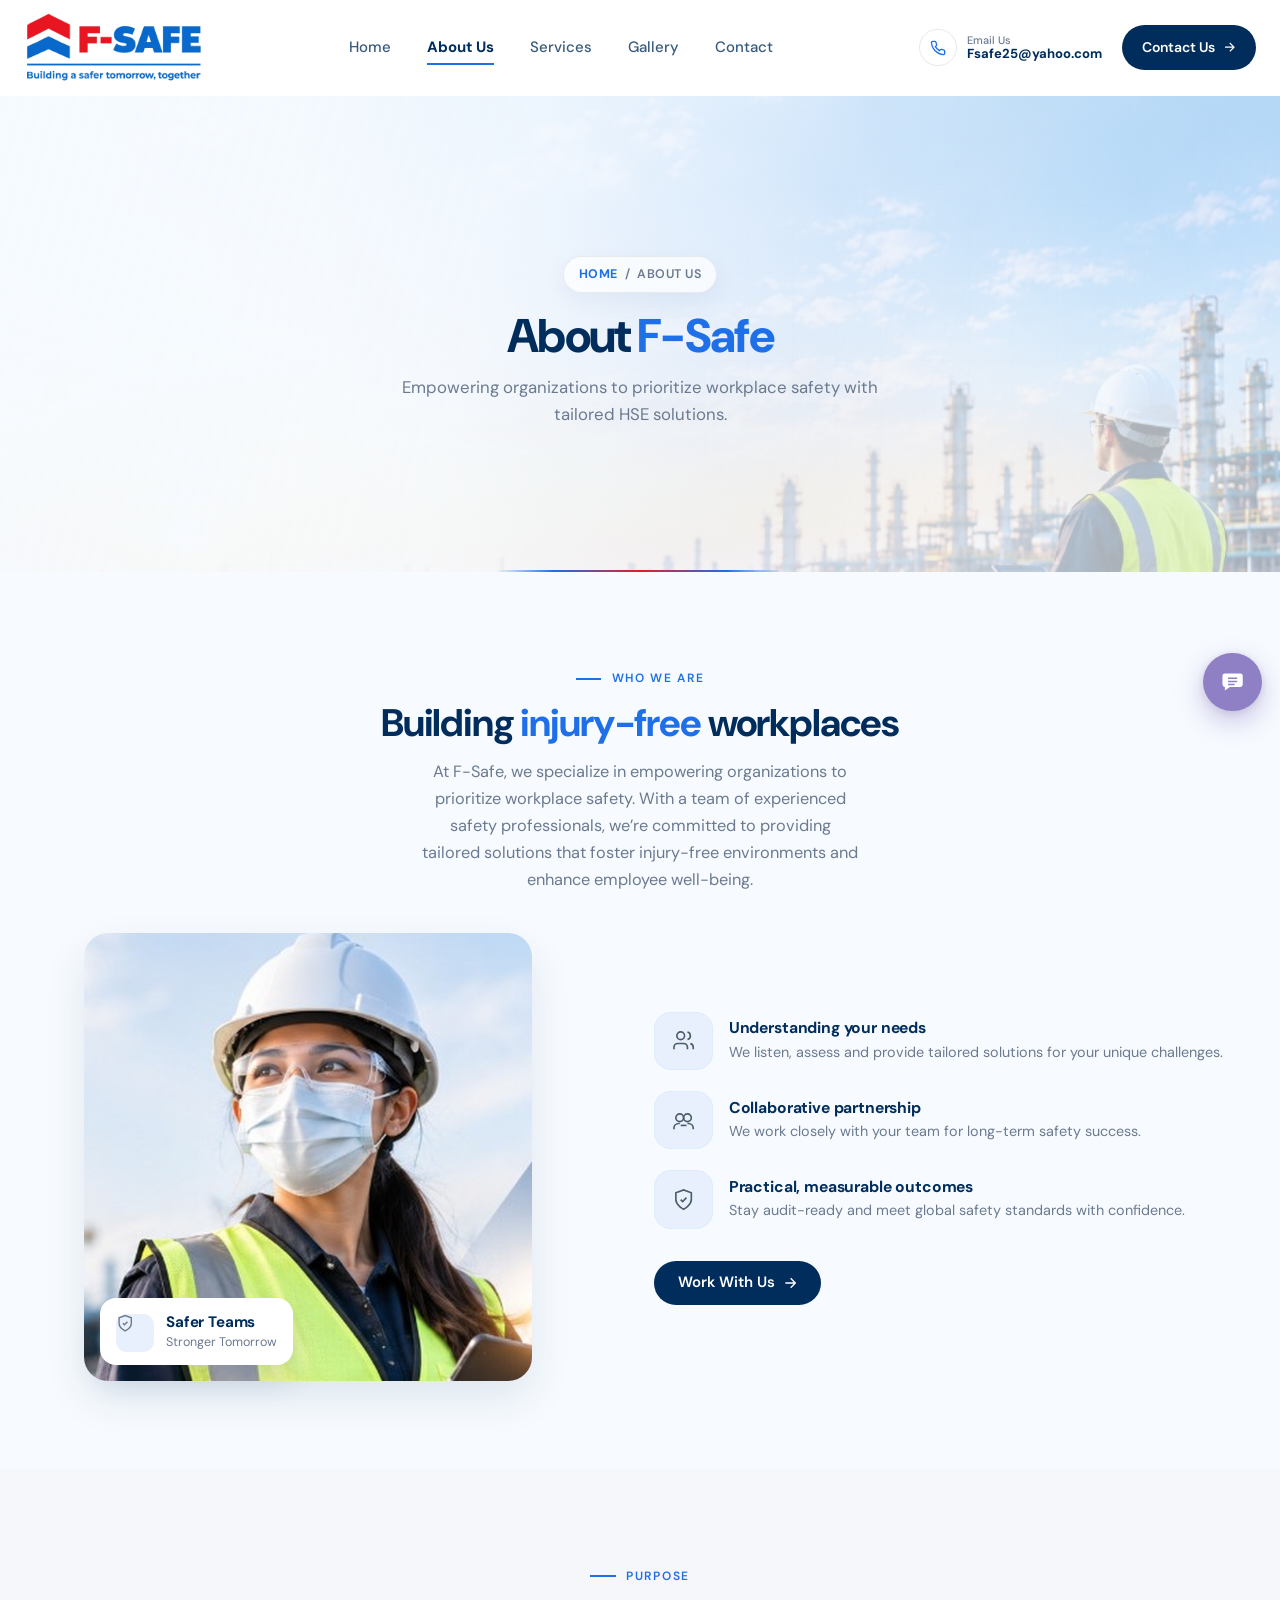
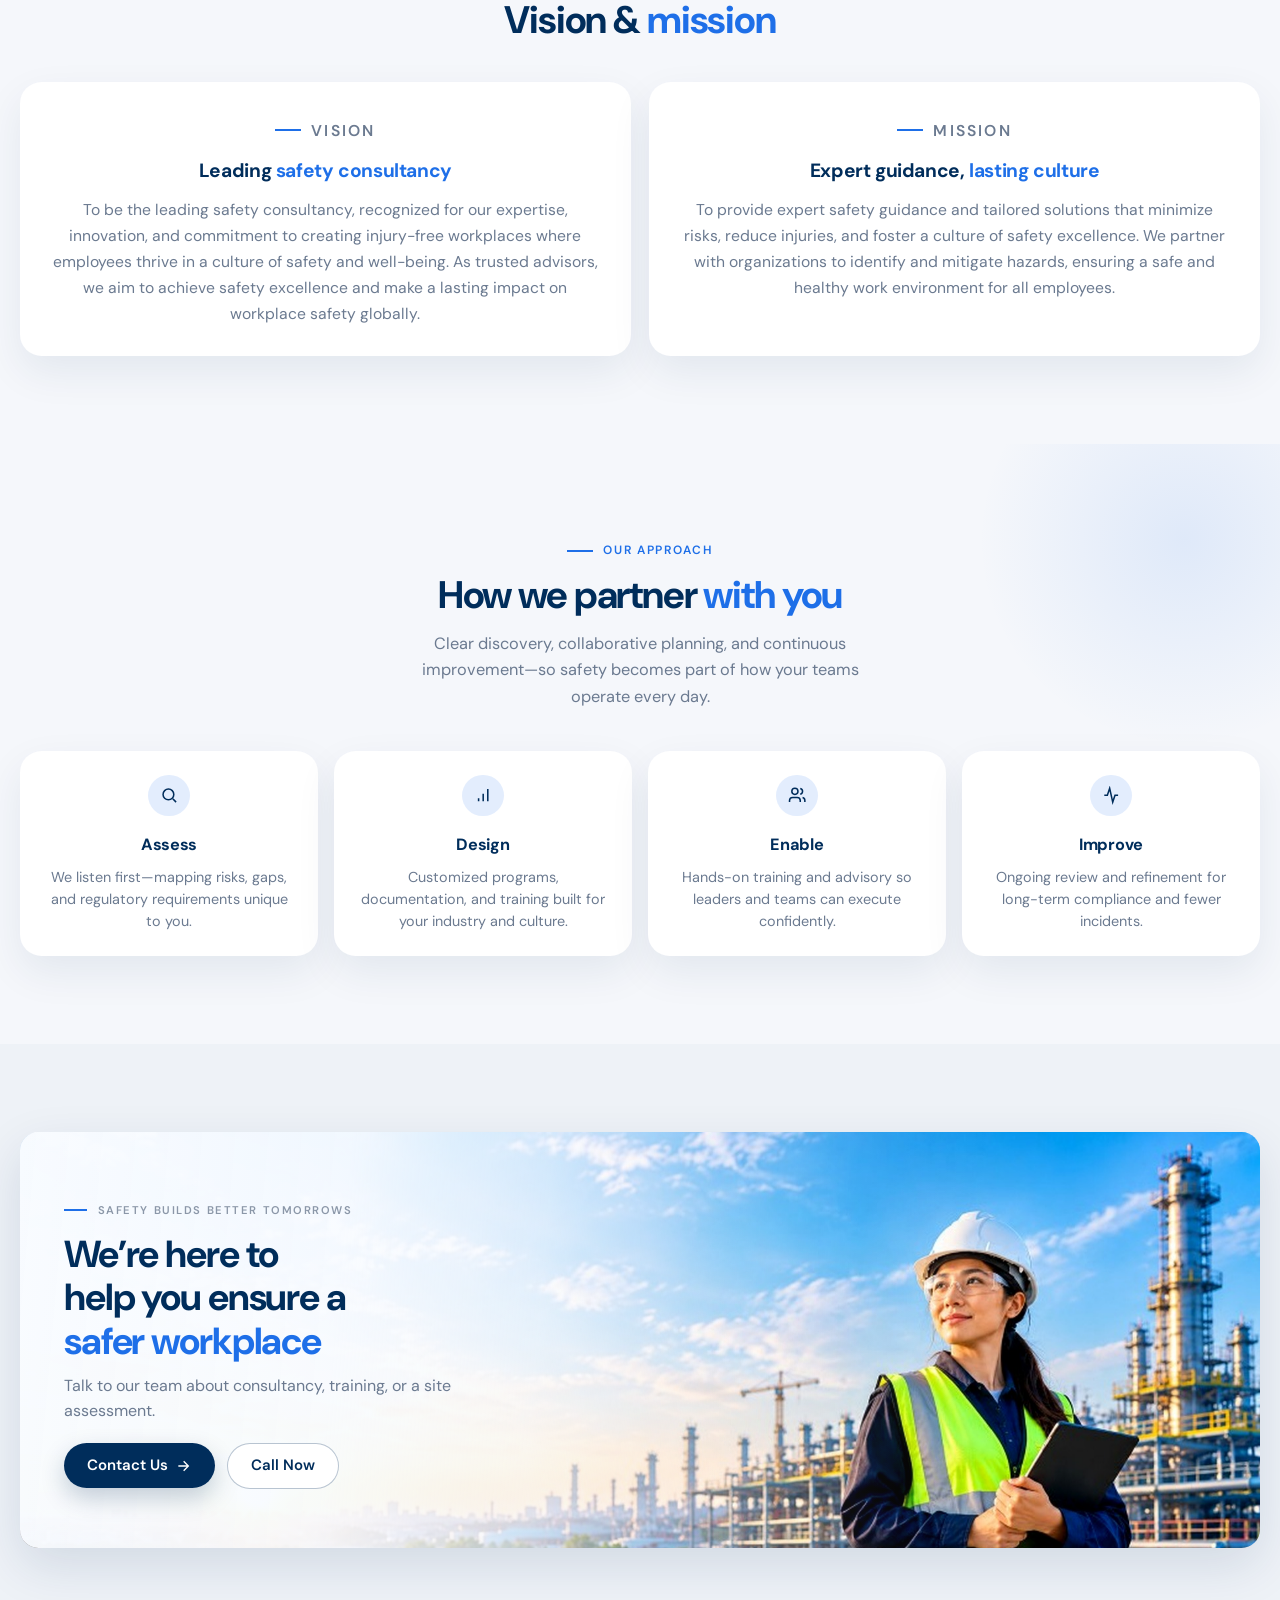
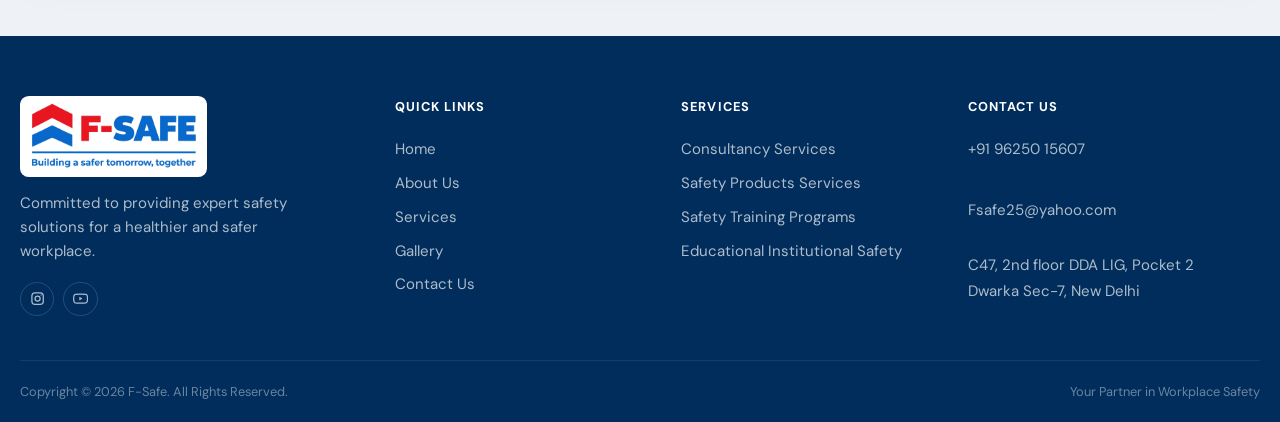
==== commit c05f47e1: "Remove unused _gen_service_pages.py file; update stylesheet version to v34 across all HTML files; en" ====
--- a/about.html
+++ b/about.html
@@ -14,7 +14,7 @@
       href="https://fonts.googleapis.com/css2?family=Caveat:wght@600;700&family=DM+Sans:ital,opsz,wght@0,9..40,400;0,9..40,500;0,9..40,600;0,9..40,700;1,9..40,400&display=swap"
       rel="stylesheet"
     />
-    <link rel="stylesheet" href="css/styles.css?v=32" />
+    <link rel="stylesheet" href="css/styles.css?v=34" />
   </head>
   <body class="is-loading">
     <div class="preloader" aria-hidden="true">
@@ -325,10 +325,10 @@
         </div>
         <div class="footer-col">
           <h4>Services</h4>
-          <a href="services.html#consultancy">Consultancy Services</a>
-          <a href="services.html#products">Safety Products Services</a>
-          <a href="services.html#training">Safety Training Programs</a>
-          <a href="services.html#education">Educational Institutional Safety</a>
+          <a href="consultancy-services.html">Consultancy Services</a>
+          <a href="safety-products-services.html">Safety Products Services</a>
+          <a href="safety-training-programs.html">Safety Training Programs</a>
+          <a href="educational-institutional-safety.html">Educational Institutional Safety</a>
         </div>
         <div class="footer-col">
           <h4>Contact Us</h4>
@@ -389,11 +389,7 @@
         </a>
       </div>
       <button class="fab__toggle" type="button" aria-expanded="false" aria-label="Open contact options">
-        <svg class="fab__icon-chat" viewBox="0 0 24 24" fill="currentColor" aria-hidden="true">
-          <path
-            d="M4 4h16a2 2 0 0 1 2 2v9a2 2 0 0 1-2 2H9l-5 4v-4H4a2 2 0 0 1-2-2V6a2 2 0 0 1 2-2zm3 5v2h10V9H7zm0 4v2h7v-2H7z"
-          />
-        </svg>
+        <svg class="fab__icon-chat" viewBox="0 0 24 24" fill="currentColor" aria-hidden="true"><path d="M4 3.5h16A2.5 2.5 0 0 1 22.5 6v9A2.5 2.5 0 0 1 20 17.5H9.2L4 21.2V17.5H4A2.5 2.5 0 0 1 1.5 15V6A2.5 2.5 0 0 1 4 3.5zm3.25 4.25v1.55h9.5V7.75h-9.5zm0 3.3v1.55h9.5v-1.55h-9.5zm0 3.3v1.55h6.8v-1.55H7.25z"/></svg>
         <svg class="fab__icon-close" viewBox="0 0 24 24" fill="none" stroke="currentColor" stroke-width="2.4" aria-hidden="true">
           <path d="M6 6l12 12M18 6 6 18" />
         </svg>
--- a/css/styles.css
+++ b/css/styles.css
@@ -2434,38 +2434,44 @@
   height: 0.95rem;
 }
 
-/* ——— Floating contact FAB ——— */
+/* ——— Floating contact FAB (bottom-right) ——— */
 .fab {
   position: fixed;
-  right: max(1rem, env(safe-area-inset-right));
-  bottom: max(1.15rem, env(safe-area-inset-bottom));
-  z-index: 90;
+  right: max(1.15rem, env(safe-area-inset-right));
+  bottom: max(1.25rem, env(safe-area-inset-bottom));
+  z-index: 1200;
   display: flex;
   flex-direction: column-reverse;
   align-items: center;
   gap: 0.7rem;
+  pointer-events: none;
+}
+
+.fab > * {
+  pointer-events: auto;
 }
 
 .fab__toggle {
-  width: 3.5rem;
-  height: 3.5rem;
+  width: 3.65rem;
+  height: 3.65rem;
   border: none;
   border-radius: 50%;
-  background: linear-gradient(145deg, #7b6bb8 0%, #9b86d4 100%);
+  background: #8f7fc4;
   color: #fff;
   display: grid;
   place-items: center;
   cursor: pointer;
   box-shadow:
-    0 10px 28px rgba(123, 107, 184, 0.45),
+    0 10px 28px rgba(143, 127, 196, 0.45),
     0 2px 8px rgba(0, 45, 91, 0.12);
   transition: transform 0.3s var(--ease), box-shadow 0.3s ease, background 0.3s ease;
 }
 
 .fab__toggle:hover {
   transform: translateY(-2px) scale(1.04);
+  background: #7f6eb8;
   box-shadow:
-    0 14px 32px rgba(123, 107, 184, 0.5),
+    0 14px 32px rgba(143, 127, 196, 0.55),
     0 4px 12px rgba(0, 45, 91, 0.14);
 }
 
@@ -2475,8 +2481,8 @@
 }
 
 .fab__toggle svg {
-  width: 1.35rem;
-  height: 1.35rem;
+  width: 1.45rem;
+  height: 1.45rem;
   display: block;
 }
 
@@ -2573,13 +2579,13 @@
 
 @media (max-width: 520px) {
   .fab {
-    right: 0.85rem;
-    bottom: 0.95rem;
+    right: 0.95rem;
+    bottom: 1rem;
   }
 
   .fab__toggle {
-    width: 3.25rem;
-    height: 3.25rem;
+    width: 3.4rem;
+    height: 3.4rem;
   }
 }
 
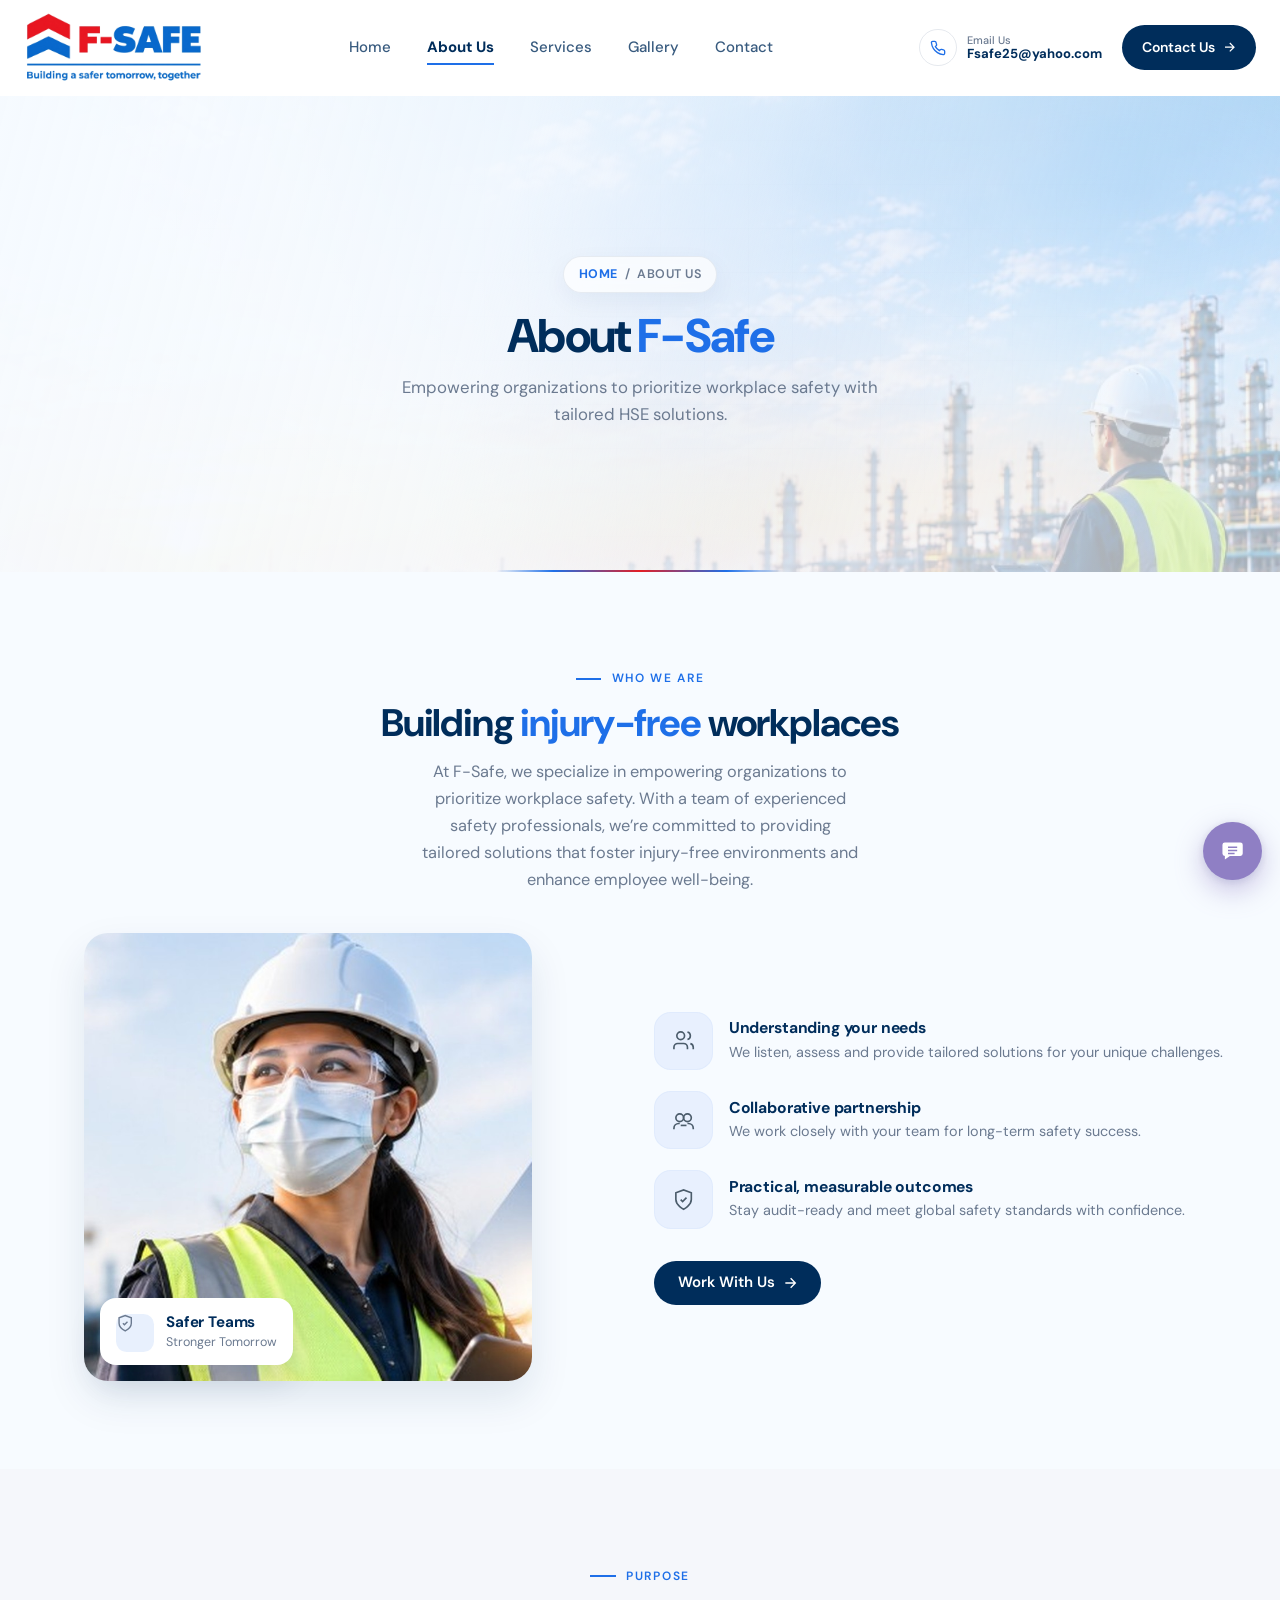
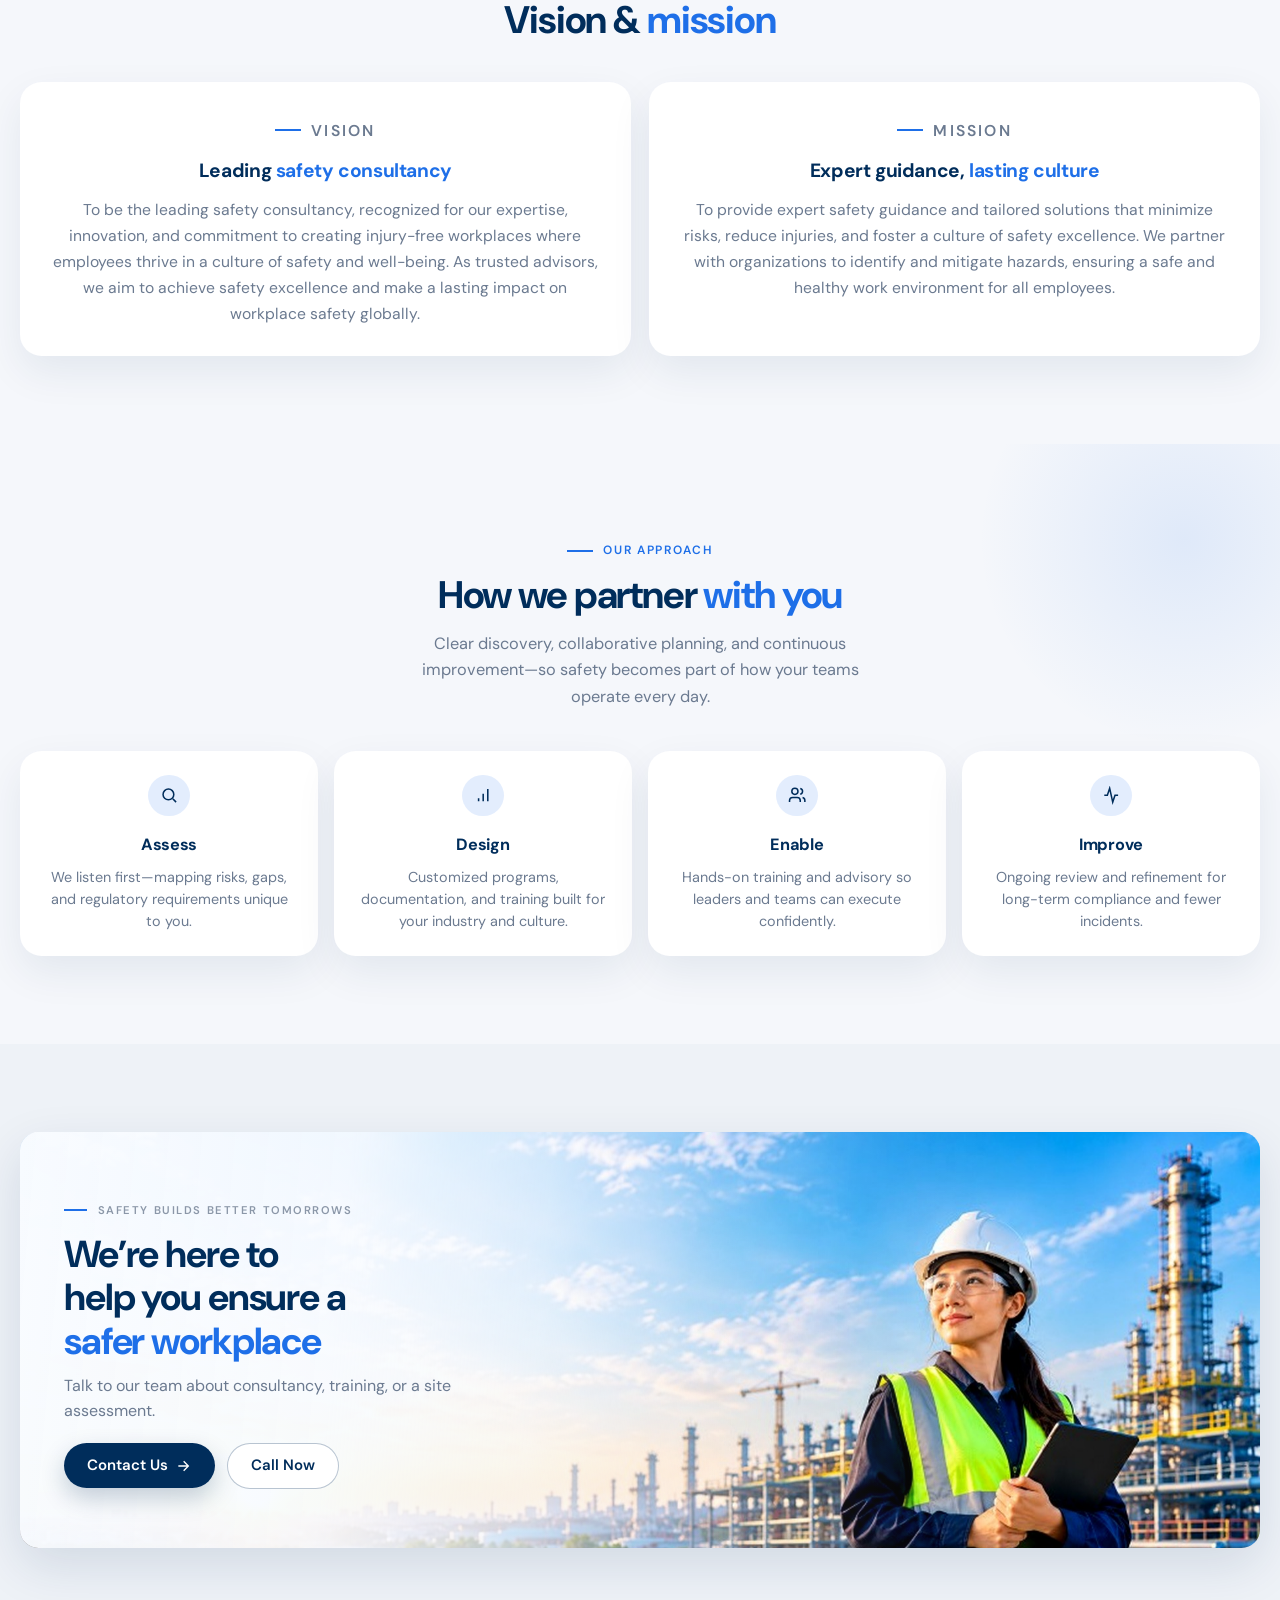
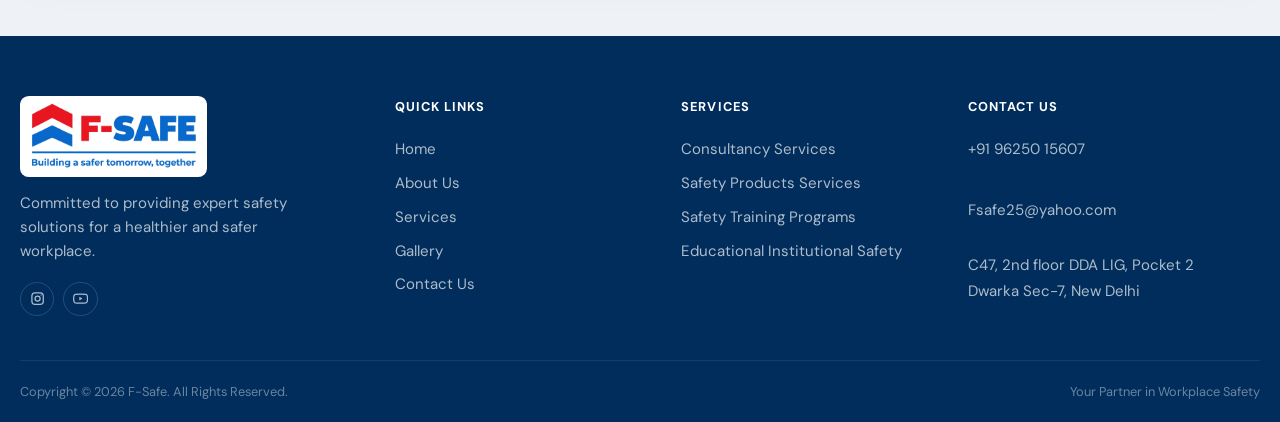
==== commit df0deb04: "Update stylesheet version to v35 across all HTML files; enhance floating contact button functionalit" ====
--- a/about.html
+++ b/about.html
@@ -14,7 +14,7 @@
       href="https://fonts.googleapis.com/css2?family=Caveat:wght@600;700&family=DM+Sans:ital,opsz,wght@0,9..40,400;0,9..40,500;0,9..40,600;0,9..40,700;1,9..40,400&display=swap"
       rel="stylesheet"
     />
-    <link rel="stylesheet" href="css/styles.css?v=34" />
+    <link rel="stylesheet" href="css/styles.css?v=35" />
   </head>
   <body class="is-loading">
     <div class="preloader" aria-hidden="true">
@@ -346,34 +346,14 @@
       </div>
     </footer>
 
-    <div class="fab" data-fab>
-      <div class="fab__menu">
-        <a
-          class="fab__link fab__link--wa"
-          href="https://wa.me/919625015607"
-          target="_blank"
-          rel="noopener noreferrer"
-          aria-label="Chat on WhatsApp"
-        >
-          <svg viewBox="0 0 24 24" fill="currentColor" aria-hidden="true">
-            <path
-              d="M20.5 3.5A11 11 0 0 0 3.3 17.7L2 22l4.4-1.2A11 11 0 1 0 20.5 3.5zm-8.5 17a9.1 9.1 0 0 1-4.6-1.3l-.3-.2-2.7.7.7-2.6-.2-.3a9.1 9.1 0 1 1 7.1 3.7zm5-6.8c-.3-.1-1.6-.8-1.9-.9s-.4-.1-.6.1-.7.9-.8 1-.3.2-.6.1a7.4 7.4 0 0 1-2.2-1.4 8.2 8.2 0 0 1-1.5-1.9c-.2-.3 0-.4.1-.6l.4-.5.3-.4c.1-.1.1-.3 0-.5l-.9-2.1c-.2-.6-.5-.5-.6-.5h-.5c-.2 0-.5.1-.7.3a2.4 2.4 0 0 0-.8 1.8 4.2 4.2 0 0 0 .9 2.2 9.6 9.6 0 0 0 3.7 3.5 12.6 12.6 0 0 0 1.4.5 3.3 3.3 0 0 0 1.5.1 2.5 2.5 0 0 0 1.7-1.1 2 2 0 0 0 .1-1.1c-.1-.1-.3-.2-.5-.3z"
-            />
-          </svg>
-        </a>
-        <a
-          class="fab__link fab__link--fb"
-          href="https://www.facebook.com/"
-          target="_blank"
-          rel="noopener noreferrer"
-          aria-label="Facebook"
-        >
-          <svg viewBox="0 0 24 24" fill="currentColor" aria-hidden="true">
-            <path
-              d="M14 9h3V6h-3c-2.2 0-4 1.8-4 4v2H7v3h3v7h3v-7h3l1-3h-4V10c0-.6.4-1 1-1z"
-            />
-          </svg>
-        </a>
+        <div class="fab" data-fab>
+      <button class="fab__toggle" type="button" aria-expanded="false" aria-label="Open messages">
+        <svg class="fab__icon-chat" viewBox="0 0 24 24" fill="currentColor" aria-hidden="true"><path d="M4 3.5h16A2.5 2.5 0 0 1 22.5 6v9A2.5 2.5 0 0 1 20 17.5H9.2L4 21.2V17.5H4A2.5 2.5 0 0 1 1.5 15V6A2.5 2.5 0 0 1 4 3.5zm3.25 4.25v1.55h9.5V7.75h-9.5zm0 3.3v1.55h9.5v-1.55h-9.5zm0 3.3v1.55h6.8v-1.55H7.25z"/></svg>
+        <svg class="fab__icon-close" viewBox="0 0 24 24" fill="none" stroke="currentColor" stroke-width="2.4" aria-hidden="true">
+          <path d="M6 6l12 12M18 6 6 18" />
+        </svg>
+      </button>
+      <div class="fab__menu" aria-hidden="true">
         <a
           class="fab__link fab__link--ig"
           href="https://www.instagram.com/"
@@ -387,15 +367,31 @@
             <circle cx="17.5" cy="6.5" r="1" fill="currentColor" stroke="none" />
           </svg>
         </a>
-      </div>
-      <button class="fab__toggle" type="button" aria-expanded="false" aria-label="Open contact options">
-        <svg class="fab__icon-chat" viewBox="0 0 24 24" fill="currentColor" aria-hidden="true"><path d="M4 3.5h16A2.5 2.5 0 0 1 22.5 6v9A2.5 2.5 0 0 1 20 17.5H9.2L4 21.2V17.5H4A2.5 2.5 0 0 1 1.5 15V6A2.5 2.5 0 0 1 4 3.5zm3.25 4.25v1.55h9.5V7.75h-9.5zm0 3.3v1.55h9.5v-1.55h-9.5zm0 3.3v1.55h6.8v-1.55H7.25z"/></svg>
-        <svg class="fab__icon-close" viewBox="0 0 24 24" fill="none" stroke="currentColor" stroke-width="2.4" aria-hidden="true">
-          <path d="M6 6l12 12M18 6 6 18" />
-        </svg>
-      </button>
+        <a
+          class="fab__link fab__link--fb"
+          href="https://www.facebook.com/"
+          target="_blank"
+          rel="noopener noreferrer"
+          aria-label="Facebook"
+        >
+          <svg viewBox="0 0 24 24" fill="currentColor" aria-hidden="true">
+            <path d="M14 9h3V6h-3c-2.2 0-4 1.8-4 4v2H7v3h3v7h3v-7h3l1-3h-4V10c0-.6.4-1 1-1z" />
+          </svg>
+        </a>
+        <a
+          class="fab__link fab__link--wa"
+          href="https://wa.me/919625015607"
+          target="_blank"
+          rel="noopener noreferrer"
+          aria-label="Chat on WhatsApp"
+        >
+          <svg viewBox="0 0 24 24" fill="currentColor" aria-hidden="true">
+            <path d="M20.5 3.5A11 11 0 0 0 3.3 17.7L2 22l4.4-1.2A11 11 0 1 0 20.5 3.5zm-8.5 17a9.1 9.1 0 0 1-4.6-1.3l-.3-.2-2.7.7.7-2.6-.2-.3a9.1 9.1 0 1 1 7.1 3.7zm5-6.8c-.3-.1-1.6-.8-1.9-.9s-.4-.1-.6.1-.7.9-.8 1-.3.2-.6.1a7.4 7.4 0 0 1-2.2-1.4 8.2 8.2 0 0 1-1.5-1.9c-.2-.3 0-.4.1-.6l.4-.5.3-.4c.1-.1.1-.3 0-.5l-.9-2.1c-.2-.6-.5-.5-.6-.5h-.5c-.2 0-.5.1-.7.3a2.4 2.4 0 0 0-.8 1.8 4.2 4.2 0 0 0 .9 2.2 9.6 9.6 0 0 0 3.7 3.5 12.6 12.6 0 0 0 1.4.5 3.3 3.3 0 0 0 1.5.1 2.5 2.5 0 0 0 1.7-1.1 2 2 0 0 0 .1-1.1c-.1-.1-.3-.2-.5-.3z" />
+          </svg>
+        </a>
+      </div>
     </div>
 
-    <script src="js/main.js?v=5"></script>
+    <script src="js/main.js?v=6"></script>
   </body>
 </html>
--- a/css/styles.css
+++ b/css/styles.css
@@ -2434,16 +2434,15 @@
   height: 0.95rem;
 }
 
-/* ——— Floating contact FAB (bottom-right) ——— */
+/* ——— Floating contact FAB (bottom-right, expands upward) ——— */
 .fab {
   position: fixed;
   right: max(1.15rem, env(safe-area-inset-right));
   bottom: max(1.25rem, env(safe-area-inset-bottom));
   z-index: 1200;
   display: flex;
-  flex-direction: column-reverse;
+  flex-direction: column;
   align-items: center;
-  gap: 0.7rem;
   pointer-events: none;
 }
 
@@ -2452,6 +2451,8 @@
 }
 
 .fab__toggle {
+  position: relative;
+  z-index: 2;
   width: 3.65rem;
   height: 3.65rem;
   border: none;
@@ -2484,6 +2485,7 @@
   width: 1.45rem;
   height: 1.45rem;
   display: block;
+  grid-area: 1 / 1;
 }
 
 .fab__toggle .fab__icon-close {
@@ -2495,6 +2497,10 @@
   box-shadow: 0 10px 28px rgba(0, 45, 91, 0.35);
 }
 
+.fab.is-open .fab__toggle:hover {
+  background: #003a73;
+}
+
 .fab.is-open .fab__toggle .fab__icon-chat {
   display: none;
 }
@@ -2504,8 +2510,12 @@
 }
 
 .fab__menu {
+  position: absolute;
+  right: 50%;
+  bottom: calc(100% + 0.7rem);
+  transform: translateX(50%);
   display: flex;
-  flex-direction: column-reverse;
+  flex-direction: column;
   align-items: center;
   gap: 0.65rem;
   pointer-events: none;
@@ -2519,10 +2529,12 @@
   place-items: center;
   color: #fff;
   opacity: 0;
-  transform: translateY(12px) scale(0.7);
+  visibility: hidden;
+  transform: translateY(14px) scale(0.7);
   transition:
     opacity 0.28s var(--ease),
     transform 0.28s var(--ease),
+    visibility 0.28s,
     box-shadow 0.25s ease;
   box-shadow: 0 8px 20px rgba(0, 45, 91, 0.2);
 }
@@ -2533,11 +2545,12 @@
 
 .fab.is-open .fab__link {
   opacity: 1;
+  visibility: visible;
   transform: translateY(0) scale(1);
 }
 
 .fab.is-open .fab__link:nth-child(1) {
-  transition-delay: 0.04s;
+  transition-delay: 0.12s;
 }
 
 .fab.is-open .fab__link:nth-child(2) {
@@ -2545,7 +2558,7 @@
 }
 
 .fab.is-open .fab__link:nth-child(3) {
-  transition-delay: 0.12s;
+  transition-delay: 0.04s;
 }
 
 .fab__link:hover {
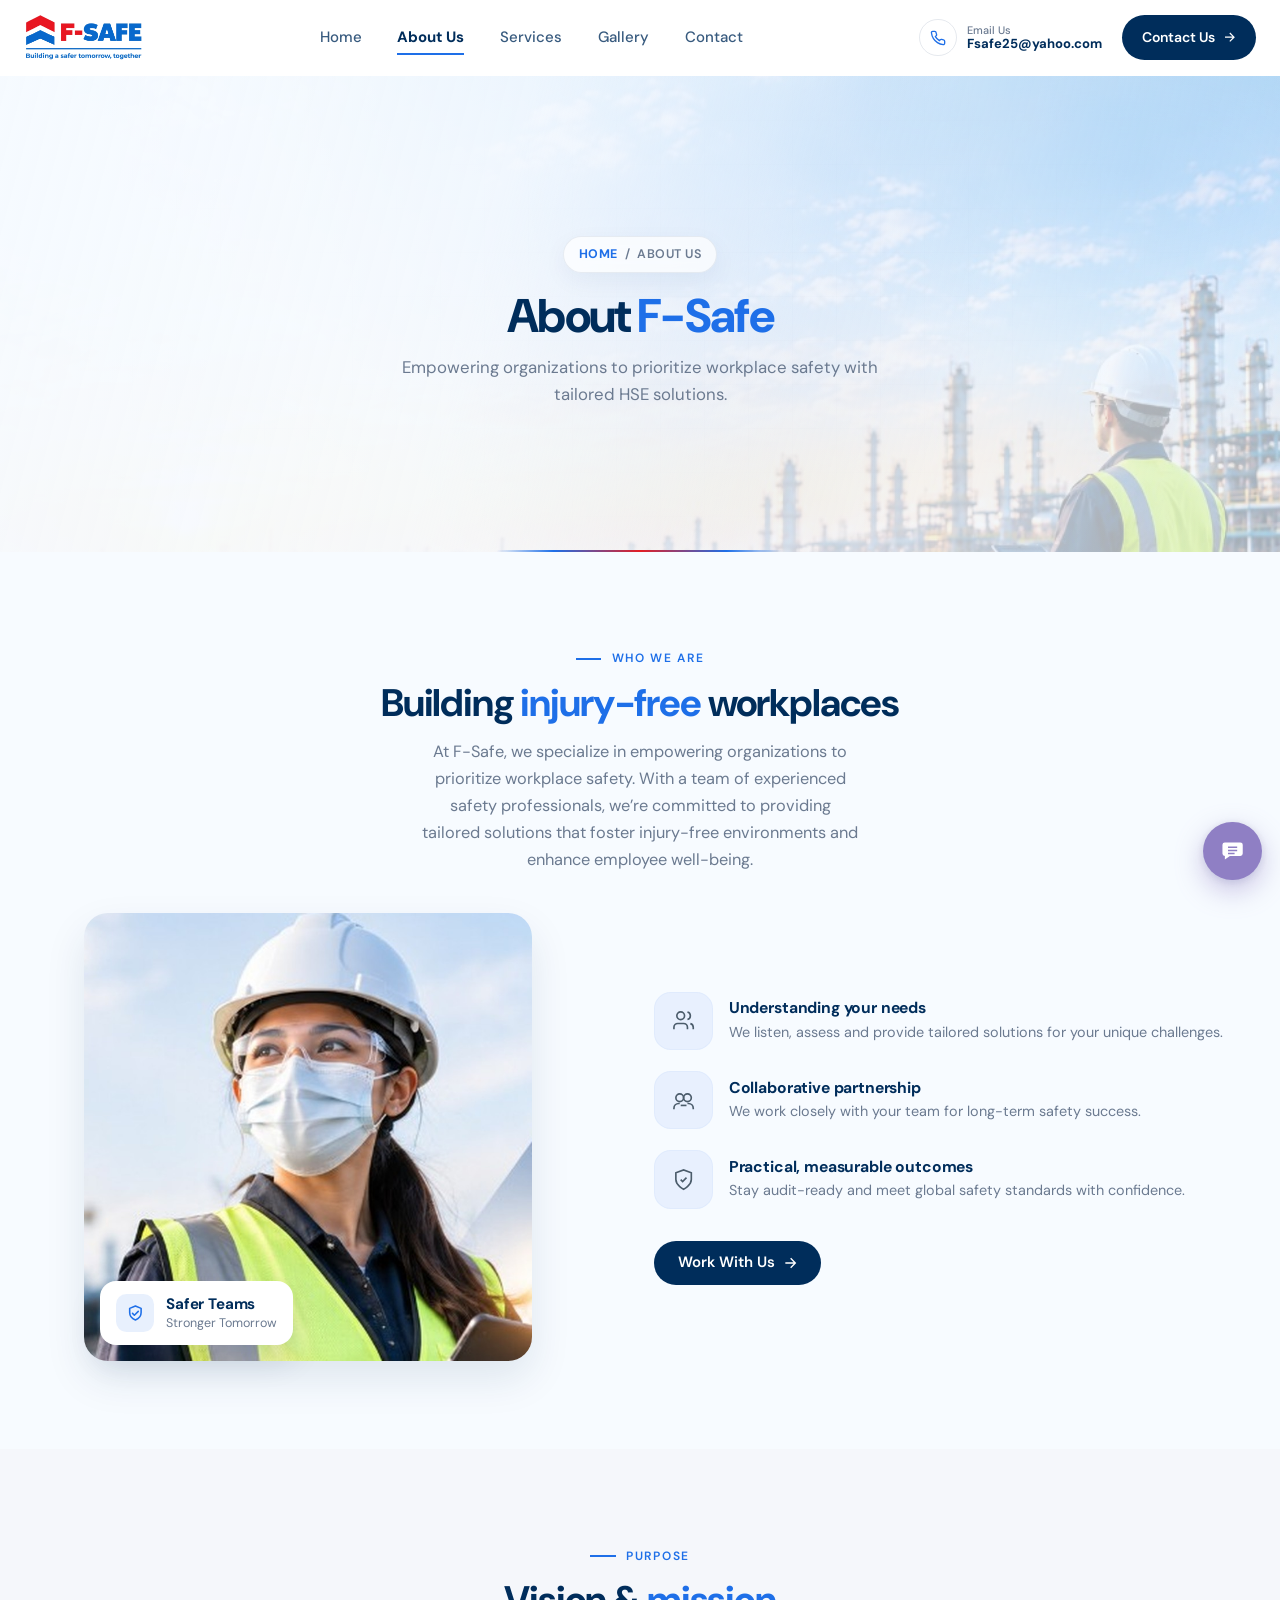
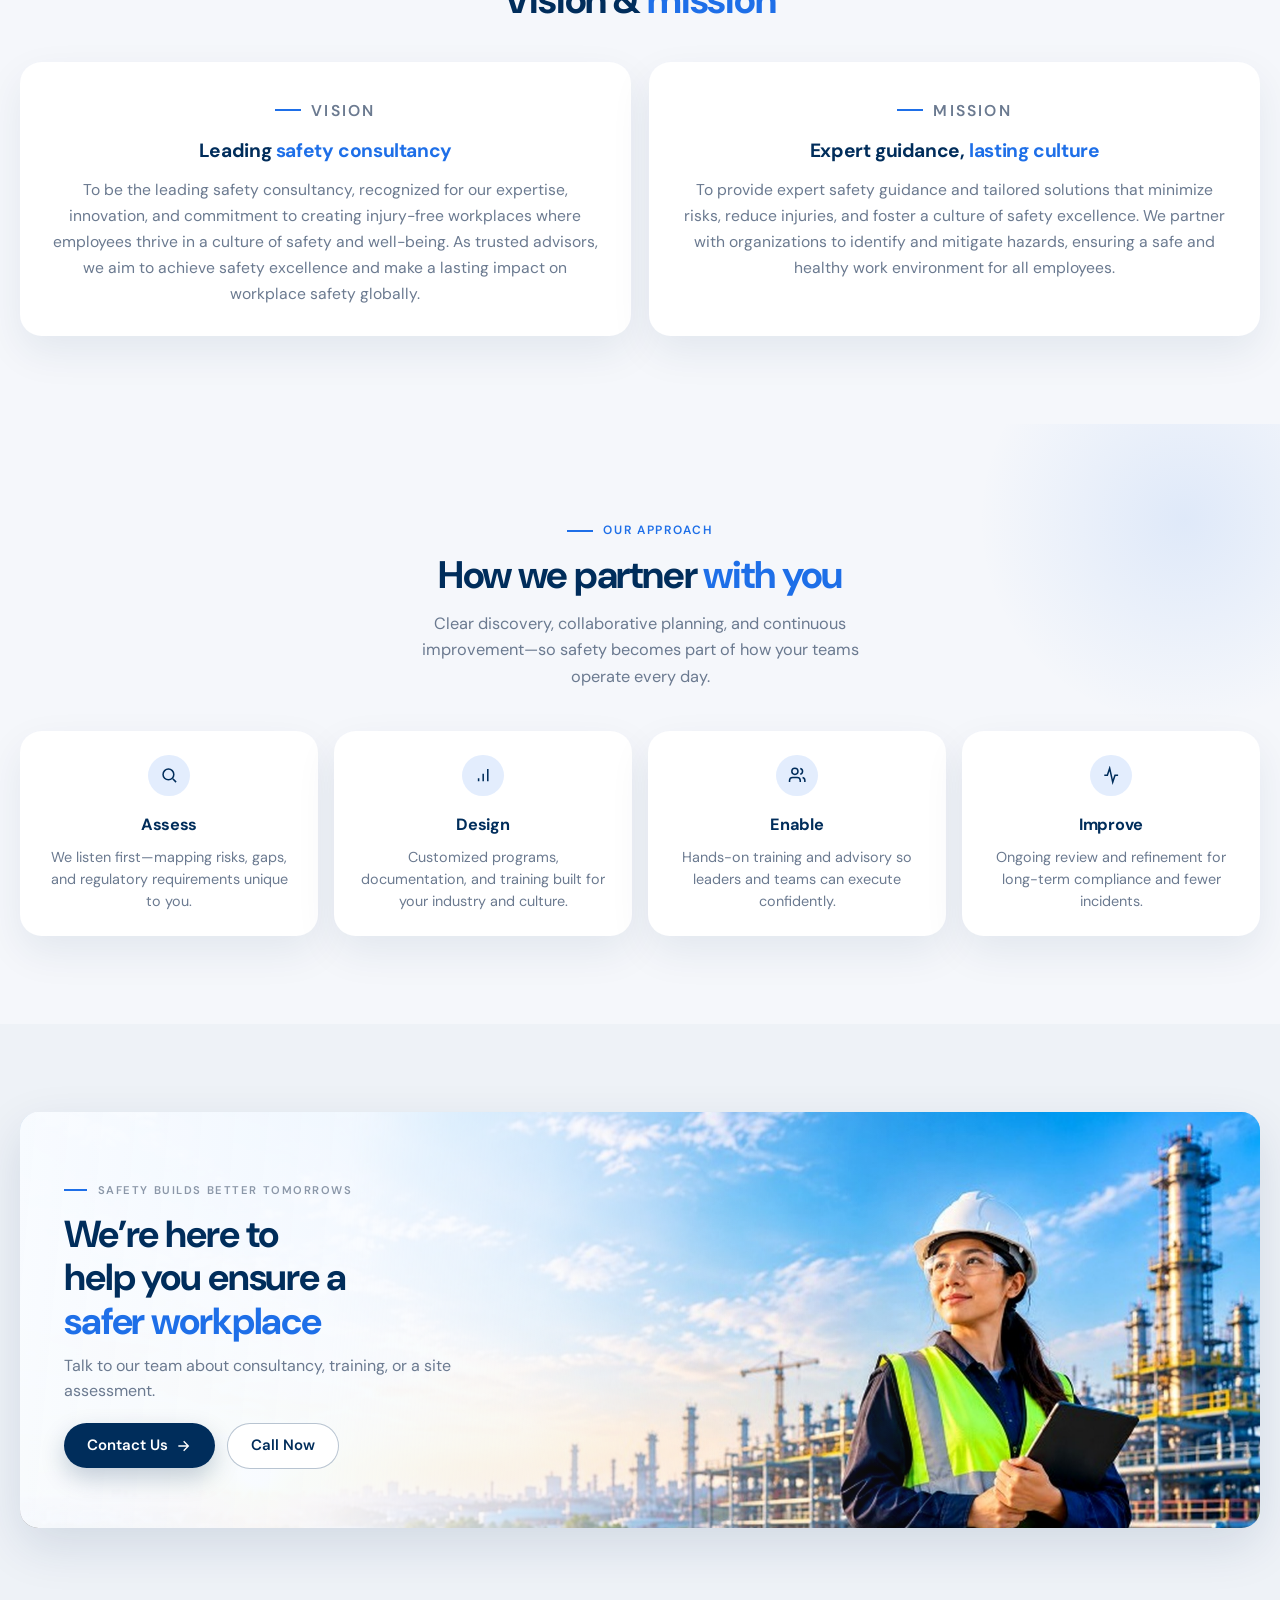
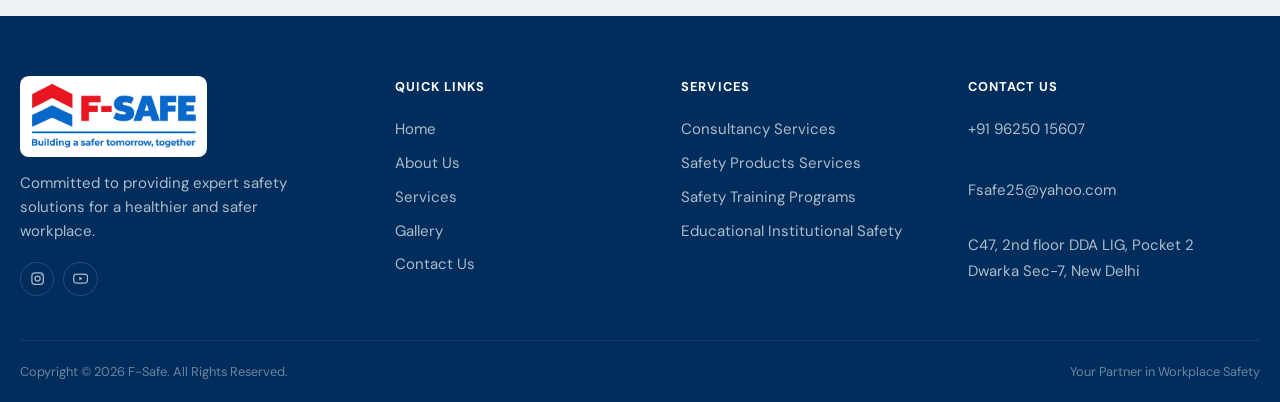
==== commit b75baa53: "Update stylesheet version to v41 across multiple HTML files; enhance SVG icons for improved visual c" ====
--- a/about.html
+++ b/about.html
@@ -14,7 +14,7 @@
       href="https://fonts.googleapis.com/css2?family=Caveat:wght@600;700&family=DM+Sans:ital,opsz,wght@0,9..40,400;0,9..40,500;0,9..40,600;0,9..40,700;1,9..40,400&display=swap"
       rel="stylesheet"
     />
-    <link rel="stylesheet" href="css/styles.css?v=35" />
+    <link rel="stylesheet" href="css/styles.css?v=41" />
   </head>
   <body class="is-loading">
     <div class="preloader" aria-hidden="true">
@@ -113,9 +113,9 @@
               />
               <div class="about-chip">
                 <span class="about-chip__icon" aria-hidden="true">
-                  <svg viewBox="0 0 24 24" fill="none" stroke="currentColor" stroke-width="1.8">
-                    <path d="M12 22s8-4 8-10V5l-8-3-8 3v7c0 6 8 10 8 10z" />
-                    <path d="m9 12 2 2 4-4" />
+                  <svg viewBox="0 0 24 24" fill="none" stroke="currentColor" stroke-width="1.8" stroke-linecap="round" stroke-linejoin="round">
+                    <path d="M12 3.4 5.4 6.2v4.8c0 4.2 2.8 7.2 6.6 8.6 3.8-1.4 6.6-4.4 6.6-8.6V6.2L12 3.4z" />
+                    <path d="m8.7 12 2.1 2.1 4.5-4.4" />
                   </svg>
                 </span>
                 <div>
@@ -385,9 +385,7 @@
           rel="noopener noreferrer"
           aria-label="Chat on WhatsApp"
         >
-          <svg viewBox="0 0 24 24" fill="currentColor" aria-hidden="true">
-            <path d="M20.5 3.5A11 11 0 0 0 3.3 17.7L2 22l4.4-1.2A11 11 0 1 0 20.5 3.5zm-8.5 17a9.1 9.1 0 0 1-4.6-1.3l-.3-.2-2.7.7.7-2.6-.2-.3a9.1 9.1 0 1 1 7.1 3.7zm5-6.8c-.3-.1-1.6-.8-1.9-.9s-.4-.1-.6.1-.7.9-.8 1-.3.2-.6.1a7.4 7.4 0 0 1-2.2-1.4 8.2 8.2 0 0 1-1.5-1.9c-.2-.3 0-.4.1-.6l.4-.5.3-.4c.1-.1.1-.3 0-.5l-.9-2.1c-.2-.6-.5-.5-.6-.5h-.5c-.2 0-.5.1-.7.3a2.4 2.4 0 0 0-.8 1.8 4.2 4.2 0 0 0 .9 2.2 9.6 9.6 0 0 0 3.7 3.5 12.6 12.6 0 0 0 1.4.5 3.3 3.3 0 0 0 1.5.1 2.5 2.5 0 0 0 1.7-1.1 2 2 0 0 0 .1-1.1c-.1-.1-.3-.2-.5-.3z" />
-          </svg>
+          <svg viewBox="0 0 24 24" fill="currentColor" aria-hidden="true"><path d="M17.472 14.382c-.297-.149-1.758-.867-2.03-.967-.273-.099-.471-.148-.67.15-.197.297-.767.966-.94 1.164-.173.199-.347.223-.644.075-.297-.15-1.255-.463-2.39-1.475-.883-.788-1.48-1.761-1.653-2.059-.173-.297-.018-.458.13-.606.134-.133.298-.347.446-.52.149-.174.198-.298.298-.497.099-.198.05-.371-.025-.52-.075-.149-.669-1.612-.916-2.207-.242-.579-.487-.5-.669-.51-.173-.008-.371-.01-.57-.01-.198 0-.52.074-.792.372-.272.297-1.04 1.016-1.04 2.479 0 1.462 1.065 2.875 1.213 3.074.149.198 2.096 3.2 5.077 4.487.709.306 1.262.489 1.694.625.712.227 1.36.195 1.871.118.571-.085 1.758-.719 2.006-1.413.248-.694.248-1.289.173-1.413-.074-.124-.272-.198-.57-.347m-5.421 7.403h-.004a9.87 9.87 0 0 1-5.031-1.378l-.361-.214-3.741.982.998-3.648-.235-.374a9.86 9.86 0 0 1-1.51-5.26c.001-5.45 4.436-9.884 9.888-9.884 2.64 0 5.122 1.03 6.988 2.898a9.825 9.825 0 0 1 2.893 6.994c-.003 5.45-4.435 9.884-9.885 9.884m8.413-18.297A11.815 11.815 0 0 0 12.05 0C5.495 0 .16 5.335.157 11.892c0 2.096.547 4.142 1.588 5.945L.057 24l6.305-1.654a11.882 11.882 0 0 0 5.683 1.448h.005c6.554 0 11.89-5.335 11.893-11.893A11.821 11.821 0 0 0 20.464 3.488z"/></svg>
         </a>
       </div>
     </div>
--- a/css/styles.css
+++ b/css/styles.css
@@ -17,7 +17,7 @@
   --font-script: "Caveat", cursive;
   --ease: cubic-bezier(0.22, 1, 0.36, 1);
   --ease-out: cubic-bezier(0.16, 1, 0.3, 1);
-  --nav-h: 6rem;
+  --nav-h: 4.75rem;
   --max: 78rem;
   --gutter: clamp(0.85rem, 2vw, 1.25rem);
   --radius: 0.75rem;
@@ -154,7 +154,7 @@
   background: #fff;
   border-bottom: 1px solid transparent;
   transition: box-shadow 0.3s ease, border-color 0.3s ease;
-  padding-block: 0.55rem;
+  padding-block: 0.35rem;
   padding-inline: clamp(0.85rem, 2vw, 1.5rem);
 }
 
@@ -193,9 +193,9 @@
 .logo img {
   display: block;
   width: auto;
-  height: 4.5rem;
-  max-width: min(16rem, 54vw);
-  max-height: 4.5rem;
+  height: 3rem;
+  max-width: min(11.5rem, 46vw);
+  max-height: 3rem;
   object-fit: contain;
   opacity: 1;
   visibility: visible;
@@ -649,26 +649,31 @@
 
 .hero__feature {
   display: flex;
-  align-items: flex-start;
-  gap: 0.65rem;
+  align-items: center;
+  gap: 0.75rem;
   min-width: 0;
   padding: 0.25rem 0.2rem;
 }
 
 .hero__feature-icon {
-  width: 2.15rem;
-  height: 2.15rem;
-  border-radius: 0.55rem;
-  display: grid;
-  place-items: center;
+  width: 2.45rem;
+  height: 2.45rem;
+  border-radius: 0.65rem;
+  display: inline-flex;
+  align-items: center;
+  justify-content: center;
+  line-height: 0;
   color: var(--blue);
   background: var(--accent-soft);
   flex-shrink: 0;
 }
 
 .hero__feature-icon svg {
-  width: 1.05rem;
-  height: 1.05rem;
+  display: block;
+  width: 1.3rem;
+  height: 1.3rem;
+  margin: 0;
+  overflow: visible;
 }
 
 .hero__feature strong {
@@ -680,7 +685,7 @@
   line-height: 1.2;
 }
 
-.hero__feature span {
+.hero__feature > div span {
   display: block;
   font-size: 0.72rem;
   color: var(--muted);
@@ -980,16 +985,21 @@
   width: 2.35rem;
   height: 2.35rem;
   border-radius: 0.65rem;
-  display: grid;
-  place-items: center;
+  display: inline-flex;
+  align-items: center;
+  justify-content: center;
+  line-height: 0;
   color: var(--blue);
   background: rgba(30, 111, 232, 0.1);
   flex-shrink: 0;
 }
 
 .about-chip__icon svg {
-  width: 1.15rem;
-  height: 1.15rem;
+  display: block;
+  width: 1.3rem;
+  height: 1.3rem;
+  margin: 0;
+  overflow: visible;
 }
 
 .about-chip strong {
@@ -1001,7 +1011,7 @@
   line-height: 1.2;
 }
 
-.about-chip span {
+.about-chip > div span {
   display: block;
   margin-top: 0.15rem;
   font-size: 0.78rem;
@@ -1171,16 +1181,21 @@
   width: 2.6rem;
   height: 2.6rem;
   border-radius: 50%;
-  display: grid;
-  place-items: center;
+  display: inline-flex;
+  align-items: center;
+  justify-content: center;
+  line-height: 0;
   background: rgba(30, 111, 232, 0.12);
   color: var(--navy);
   margin-bottom: 0.2rem;
 }
 
 .services-pill__icon svg {
-  width: 1.15rem;
-  height: 1.15rem;
+  display: block;
+  width: 1.25rem;
+  height: 1.25rem;
+  margin: 0;
+  overflow: visible;
 }
 
 .services-pill strong {
@@ -2109,25 +2124,30 @@
 /* ——— Gallery ——— */
 .gallery {
   position: relative;
-  overflow: hidden;
   background:
     radial-gradient(ellipse 60% 45% at 50% 0%, rgba(30, 111, 232, 0.07), transparent 55%),
     linear-gradient(180deg, #f8fbff 0%, #ffffff 45%, #f5f8fc 100%);
 }
 
+.gallery .section-head {
+  margin-bottom: clamp(1.75rem, 3.5vw, 2.5rem);
+}
+
 .gallery-grid {
   display: grid;
-  grid-template-columns: repeat(12, 1fr);
-  grid-auto-rows: minmax(11rem, 14vw);
-  gap: 1rem;
+  width: 100%;
+  grid-template-columns: repeat(3, minmax(0, 1fr));
+  grid-auto-rows: minmax(15rem, 24vw);
+  gap: clamp(0.85rem, 1.5vw, 1.15rem);
 }
 
 .gallery-item {
   position: relative;
+  display: grid;
+  grid-template: 1fr / 1fr;
   overflow: hidden;
   border-radius: 1.35rem;
-  grid-column: span 4;
-  grid-row: span 2;
+  min-height: 0;
   box-shadow: 0 14px 36px rgba(0, 45, 91, 0.08);
   background: var(--navy);
   isolation: isolate;
@@ -2135,31 +2155,23 @@
 }
 
 .gallery-item--lg {
-  grid-column: span 7;
-  grid-row: span 3;
-}
-
-.gallery-item--md {
-  grid-column: span 5;
-  grid-row: span 3;
-}
-
-.gallery-item--sm {
-  grid-column: span 4;
+  grid-column: span 2;
   grid-row: span 2;
 }
 
+.gallery-item--md,
+.gallery-item--sm,
 .gallery-item--wide {
-  grid-column: span 8;
-  grid-row: span 2;
+  grid-column: span 1;
+  grid-row: span 1;
 }
 
 .gallery-item::after {
   content: "";
   position: absolute;
   inset: 0;
-  background: linear-gradient(180deg, transparent 42%, rgba(0, 25, 55, 0.78) 100%);
-  opacity: 0.85;
+  background: linear-gradient(180deg, transparent 40%, rgba(0, 25, 55, 0.82) 100%);
+  opacity: 0.9;
   z-index: 1;
   transition: opacity 0.35s ease;
   pointer-events: none;
@@ -2175,9 +2187,12 @@
 }
 
 .gallery-item img {
+  grid-area: 1 / 1;
   width: 100%;
   height: 100%;
+  min-height: 100%;
   object-fit: cover;
+  object-position: center;
   transition: transform 0.9s var(--ease);
 }
 
@@ -2186,20 +2201,15 @@
 }
 
 .gallery-item__caption {
-  position: absolute;
-  inset: auto 0 0 0;
+  grid-area: 1 / 1;
+  align-self: end;
+  position: relative;
   z-index: 2;
   padding: 1.15rem 1.25rem 1.25rem;
   color: #fff;
   display: grid;
-  gap: 0.35rem;
-  opacity: 1;
-  transform: translateY(0);
-  transition: transform 0.35s var(--ease);
-}
-
-.gallery-item:hover .gallery-item__caption {
-  transform: translateY(-2px);
+  gap: 0.3rem;
+  pointer-events: none;
 }
 
 .gallery-item__tag {
@@ -2213,7 +2223,7 @@
 }
 
 .gallery-item__caption strong {
-  font-size: 0.98rem;
+  font-size: clamp(0.92rem, 1.4vw, 1.05rem);
   font-weight: 600;
   letter-spacing: -0.01em;
   line-height: 1.3;
@@ -2566,8 +2576,8 @@
 }
 
 .fab__link svg {
-  width: 1.25rem;
-  height: 1.25rem;
+  width: 1.45rem;
+  height: 1.45rem;
   display: block;
 }
 
@@ -2713,7 +2723,7 @@
 
 @media (max-width: 980px) {
   :root {
-    --nav-h: 5.5rem;
+    --nav-h: 4.4rem;
     --gutter: 1rem;
   }
 
@@ -2796,21 +2806,25 @@
   }
 
   .gallery-grid {
-    grid-auto-rows: minmax(10rem, 18vw);
-  }
-
-  .gallery-item,
-  .gallery-item--lg,
+    grid-template-columns: repeat(2, minmax(0, 1fr));
+    grid-auto-rows: minmax(14rem, 32vw);
+  }
+
+  .gallery-item--lg {
+    grid-column: span 2;
+    grid-row: span 1;
+    min-height: 18rem;
+  }
+
   .gallery-item--md,
   .gallery-item--sm,
   .gallery-item--wide {
-    grid-column: span 6;
-    grid-row: span 2;
-  }
-
-  .gallery-item--lg {
-    grid-column: span 12;
-    grid-row: span 2;
+    grid-column: span 1;
+    grid-row: span 1;
+  }
+
+  .gallery-item:last-child {
+    grid-column: span 2;
   }
 
   .faq-item__panel-inner p {
@@ -2915,7 +2929,7 @@
 
 @media (max-width: 760px) {
   :root {
-    --nav-h: 5.1rem;
+    --nav-h: 4.15rem;
     --section-y: clamp(3rem, 10vw, 4rem);
   }
 
@@ -2939,9 +2953,9 @@
   }
 
   .logo img {
-    height: 3.75rem;
-    max-height: 3.75rem;
-    max-width: min(14rem, 60vw);
+    height: 2.65rem;
+    max-height: 2.65rem;
+    max-width: min(10.5rem, 52vw);
   }
 
   .nav-toggle {
@@ -3046,14 +3060,20 @@
     text-align: center;
   }
 
+  .gallery-grid {
+    grid-template-columns: 1fr;
+    grid-auto-rows: minmax(16rem, 42vw);
+  }
+
   .gallery-item,
   .gallery-item--lg,
   .gallery-item--md,
   .gallery-item--sm,
-  .gallery-item--wide {
-    grid-column: span 12;
-    grid-row: span 2;
-    min-height: 14rem;
+  .gallery-item--wide,
+  .gallery-item:last-child {
+    grid-column: span 1;
+    grid-row: span 1;
+    min-height: 0;
   }
 
   .approach-list {
@@ -3265,9 +3285,9 @@
 
 @media (max-width: 520px) {
   .logo img {
-    height: 3.35rem;
-    max-height: 3.35rem;
-    max-width: min(13rem, 64vw);
+    height: 2.4rem;
+    max-height: 2.4rem;
+    max-width: min(9.5rem, 58vw);
   }
 
   .services-pills {
